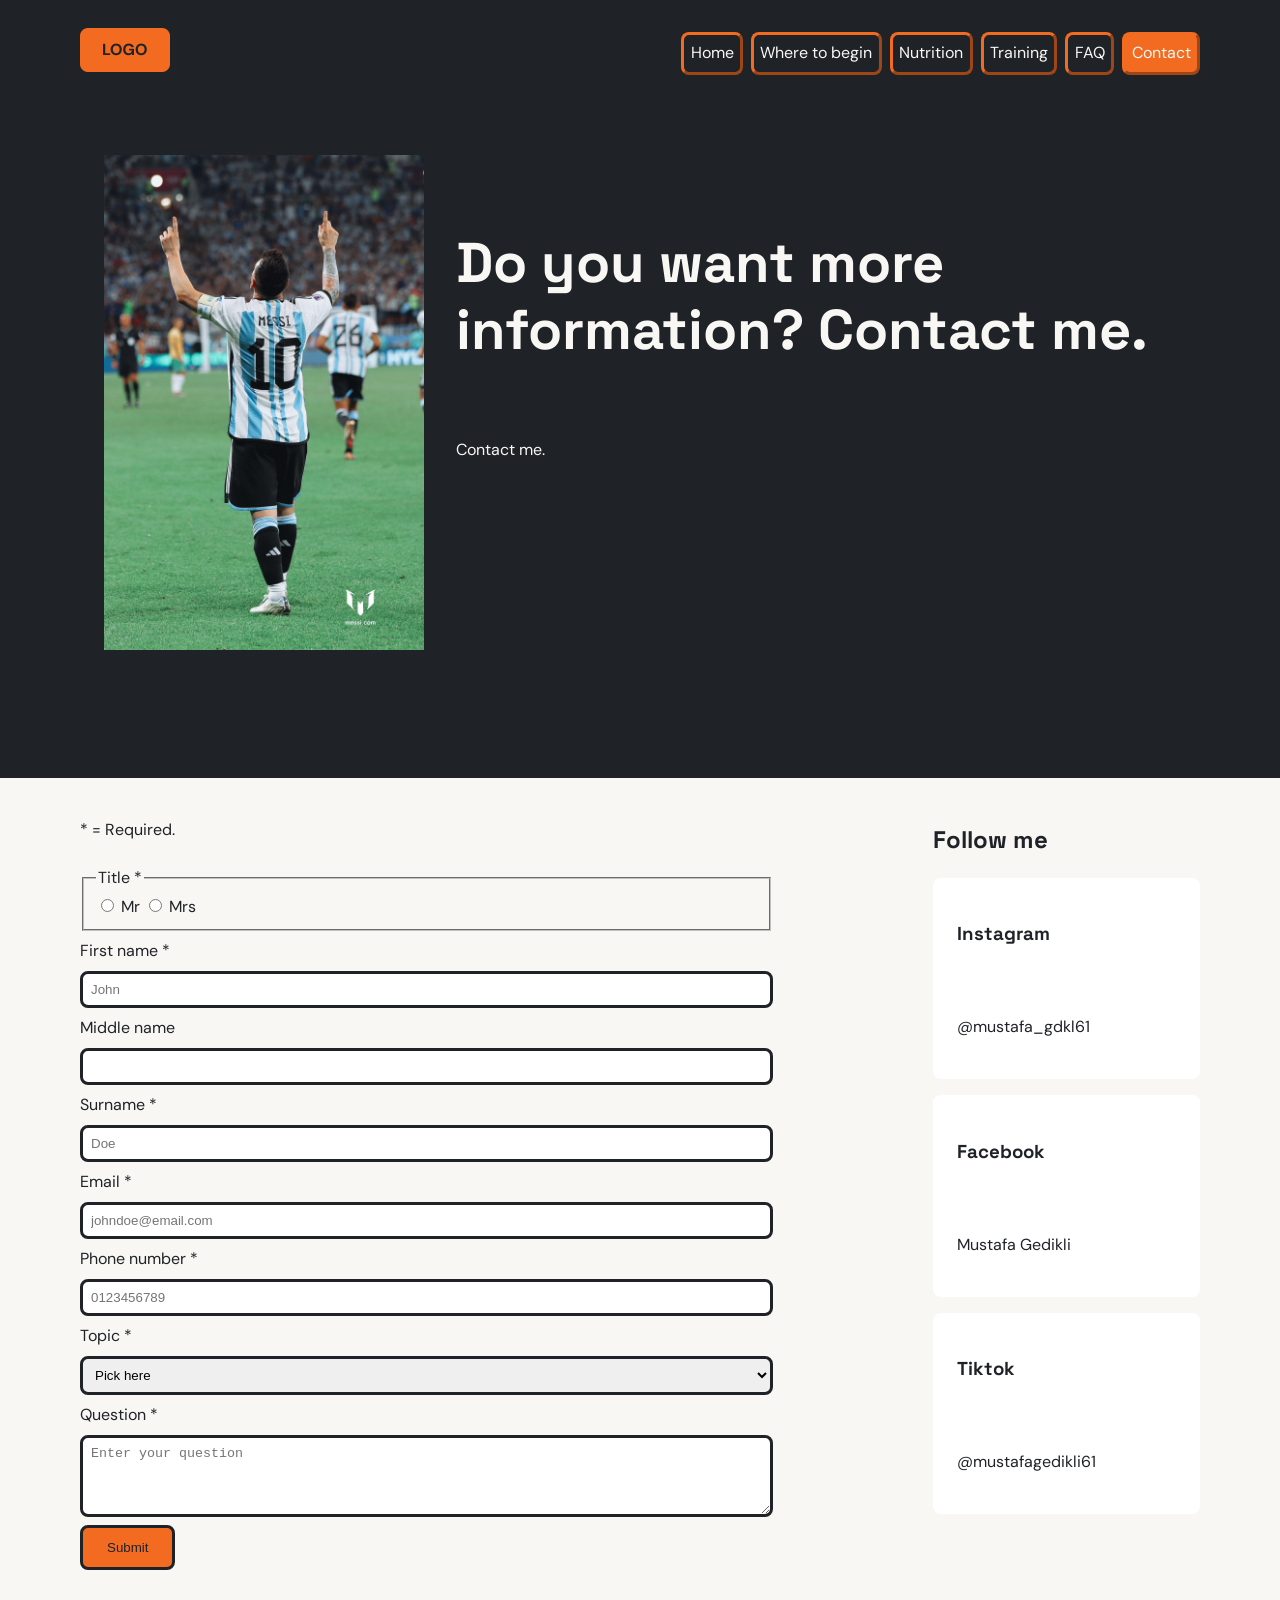
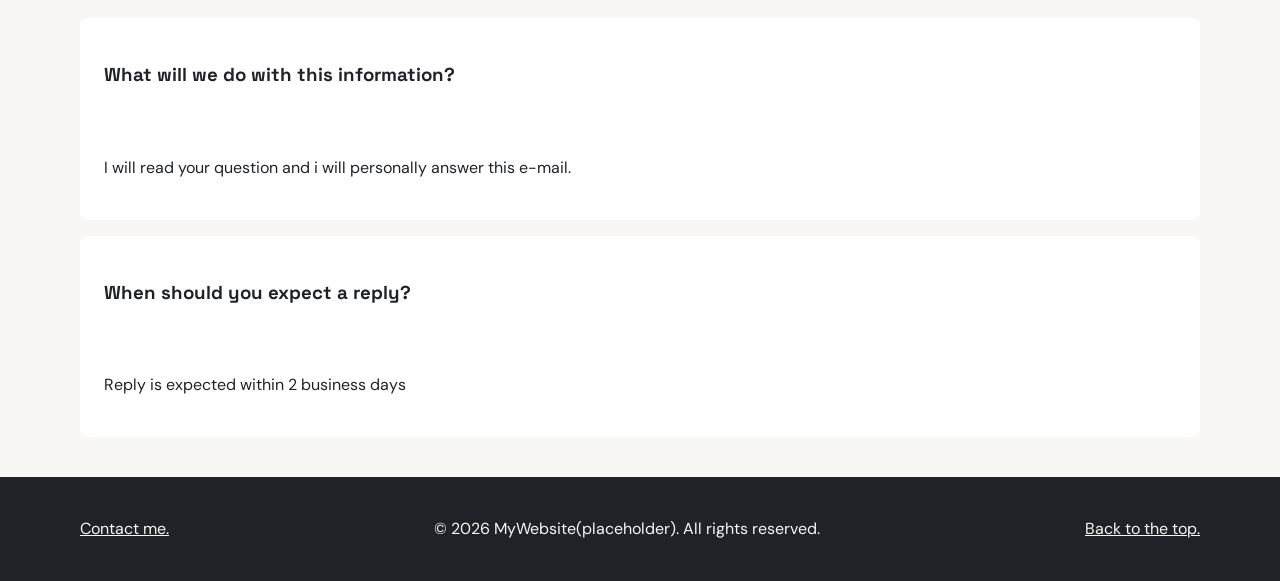
==== contact.html @ 0d950489 "sleepy" ====
<!doctype html>
<html lang="en">
<head>
    <meta charset="UTF-8" />
    <meta name="viewport" content="width=device-width, initial-scale=1.0" />
    <link rel="stylesheet" type="text/css" href="css/style.css" />
    <title>Contact me(placeholder)</title>
    <link rel="icon" type="image/png" href="img/favicon.png" />
    <meta
            name="description"
            content="This section will have contact info if you want to know more about me."
    />
    <meta name="author" content="Mustafa Gedikli" />
    <meta
            name="keywords"
            content="nutrition, training, where to begin, fitness, contact"
    />
</head>
<body>
<header id="top">
    <a href="index.html"
    ><img src="img/logo.png" alt="Logo" class="logo"
    /></a>
    <nav>
        <ul>
            <li><a href="index.html">Home</a></li>
            <li><a href="where-to-begin.html">Where to begin</a></li>
            <li><a  href="nutrition.html">Nutrition</a></li>
            <li><a href="training.html">Training</a></li>
            <li><a href="faq.html">FAQ</a></li>
            <li><a class="active" href="contact.html">Contact</a></li>
        </ul>
    </nav>
</header>
<section class="hero-detailpages">
    <article class="article-detailpages">
        <img src="img/messi.jpeg" alt="Contact Me" class="hero-img"  />
        <section>
            <h1>Do you want more information? Contact me.</h1>
            <p>
                Contact me.
            </p>
        </section>
    </article>
    </section>
<main class="contact">
    <section>
        <form>
            <p>
                * = Required.
            </p>
            <fieldset>
            <legend>Title *</legend>
                <input type="radio" id="mr" name="title"/>
                <label for="mr">Mr</label>
                <input type="radio" id="mrs" name="title"/>
                <label for="mrs">Mrs</label>
            </fieldset>
            <label for="fname">First name *</label>
                <input type="text" id="fname" name="firstname" placeholder="John"/>
            <label for="mname">Middle name</label>
            <input type="text" id="mname" name="middlename"/>
            <label for="lname">Surname *</label>
            <input type="text" id="lname" name="surname" placeholder="Doe"/>
            <label for="email">Email *</label>
            <input type="email" id="email" name="email" placeholder="johndoe@email.com"/>
            <label for="phoneno">Phone number *</label>
            <input type="tel" id="phoneno" name="phoneno" placeholder="0123456789"/>
            <label for="topic">Topic *</label>
            <select id="topic" name="Topic"> <option>Pick here</option><option>Where to begin</option> <option>Nutrition</option><option>Training</option> <option>Other</option></select>
            <label for="question">Question *</label>
            <textarea id="question" name="question" rows="4" cols="50" placeholder="Enter your question"></textarea>
             <input type="submit" value="Submit" class="submit-button" />   
            
        </form>
    </section>
<section class="social">
    <h2>Follow me</h2>
    <article>
        <h3>Instagram</h3>
        <p>@mustafa_gdkl61</p>
    </article>
    <article>
        <h3>Facebook</h3>
        <p>Mustafa Gedikli</p>
    </article>
    <article>
        <h3>Tiktok</h3>
        <p>@mustafagedikli61</p>
    </article>
    </section>
</main>
    <section class="what-i-do">
        <article>
            <h3>What will we do with this information?</h3>
            <p>I will read your question and i will personally answer this e-mail.</p>
        </article>
        <article>
            <h3>When should you expect a reply?</h3>
            <p>Reply is expected within 2 business days</p>
        </article>
    </section>
<footer>
    <a href="contact.html">Contact me.</a>
    <p>&copy; 2026 MyWebsite(placeholder). All rights reserved.</p>
    <a href="#top">Back to the top.</a>
</footer>
</body>
</html>
---- css/style.css ----
@import url("https://fonts.googleapis.com/css2?family=Space+Grotesk:wght@300..700&display=swap");
@import url("https://fonts.googleapis.com/css2?family=DM+Sans:ital,opsz,wght@0,9..40,100..1000;1,9..40,100..1000&family=Space+Grotesk:wght@300..700&display=swap");
body {
	font-family: "DM Sans", sans-serif;
	color: #1f2328;
	font-size: 1rem;
	line-height: 1.5;
	background-color: #f8f7f4;
	margin: 0;
}

header {
    background-color: #1f2328;
    padding: 1rem;
	text-align: center;
}
section {
	padding: 1.5rem;
}

article section {
	padding: 0;

}


section h2 {
	grid-column: 1/-1;
}

article {
	background-color: #ffffff;
	padding: 1.5rem;
	border-radius: 0.5rem;
	margin-bottom: 5rem;


}

article a {
	color: #1f2328;
	font-weight: 700;
}

article a:hover {
	text-decoration: underline;
	color: #c2410c;
}

img {
	max-width: 100%;
	height: auto;
}



.hero h1::before {
	content: "";
	display: block;
	width: 3.5rem;
	height: 0.4rem;
	background-color: #f26b21;
	border-radius: 0.5rem;
	margin-bottom: 0.5rem;
margin-right: auto;
	margin-left: auto;
}


.hero {
	background-color: #1f2328;
	color: #f8f7f4;
	padding-top: 5rem;
	padding-bottom: 5rem;
	text-align: center;
	background-image: linear-gradient(rgba(31,35,40,0),rgba(31,35,40,1)),url("../img/hero.jpg");
	background-repeat: no-repeat;
	background-size: cover;
	background-position: center;
}

.hero-detailpages {
	background-color: #1f2328;
	color: #f8f7f4;
}

.article-detailpages {
	background-color: #1f2328;
}
.hero-img {

	height: auto;
	width: 320px;
}

.logo {
    height: 2.75rem;

}

nav ul {
	list-style: none;
	padding: 0;
	display:grid;
	grid-template-columns: 1fr 1fr;
    gap: 0.5rem;
	text-align: center;

}

nav a {
	color: #f8f7f4;
	text-decoration: none;
	border-width: medium;
	border-style: outset;
	border-color: #f26b21;
	background-color: transparent;
	border-radius: 0.5rem;
	padding: 0.40em;
	display: block;

}

.start-button {
	background-color: #f26b21;
	color: #1f2328;
	text-decoration: none;
    padding: 0.75rem 1.5rem;
    display: inline-block;
    border-radius: 0.5rem
	
}

.start-button2 {
	background-color: #f26b21;
	color: #1f2328;
	text-decoration: none;
	padding: 0.75rem 1.5rem;
	display: inline-block;
	border-radius: 0.5rem;
	

}
.submit-button {
	background-color: #f26b21;
	color: #1f2328;
	text-decoration: none;
	padding: 0.75rem 1.5rem;
	display: inline-block;
	border-radius: 0.5rem;
	align-self: flex-start;
}
h1,
h2,
h3 {
	font-family: "Space Grotesk", sans-serif;
}

h1 {
	font-size: 2.5rem;
	line-height: 1.2;
}

footer {
	background-color: #1f2328;
	color: #f8f7f4;
	padding: 1.5rem;
}

footer a {
	color: #f8f7f4;
}

.active {
	border-width: medium;
	border-style: outset;
	border-color: #f26b21;
	background-color: #f26b21;
	border-radius: 0.5rem;
	padding: 0.40em;
}

nav ul :hover {
	color: #f26b21;
	text-decoration: underline;
}

footer a:hover {
	color: #f26b21;
	text-decoration: underline;
}

.start-button:hover {
	background-color: #ffffff;
}

.start-button:active {
	background-color:#c2410c;
	color: #ffffff;
}
.start-button2:hover {
	background-color: #ffffff;
}

.start-button2:active {
	background-color:#c2410c;
	color: #ffffff;
}

.next-button {
	display:flex;
	justify-content: space-between;
}
form {
	display: flex;
	flex-direction: column;
	gap: 0.5rem;
}
input ,
select, 
textarea {
	padding: 0.5rem;
	border-radius: 0.5rem;
	border:solid #1f2328;
}

.social > article,
.what-i-do > article {
	display: flex;
	flex-direction: column;
	margin-bottom: 1rem;
}




@media (min-width: 768px) {
	header {
		display:flex;
		justify-content: space-between;
		align-items: center;

	}
	h1 {
		font-size: 3.5rem;
	}
	.cards {
		display: grid;
		gap: 1rem;
		grid-template-columns:  1fr;
	}
	footer {
		display: flex;
		justify-content: space-between;
		align-items: center;
	}
	header , section , footer {
		padding-left : 5rem;
		padding-right: 5rem;
	}
	.nutrition {
		flex-direction:row-reverse;
	}
	article {
		display: flex;
		gap: 2rem;
	}
	nav ul {
		display: flex;
		flex-wrap: wrap;
	}
	.diet-plans {
		display: grid;
		grid-template-columns: 1fr 1fr 1fr;
		gap: 1rem;
		
		
	}
	.diet-plans > p {
		grid-column: 1/-1;
	}
	.diet-plans > article {
		display: flex;
		flex-direction: column;
	}
	.diet-plans > article > img {
		width: 100%;
		height: 12rem;
		object-fit: cover;
	}
	.contact {
		display: grid;
		grid-template-columns: 2fr 1fr;
	}
	
}
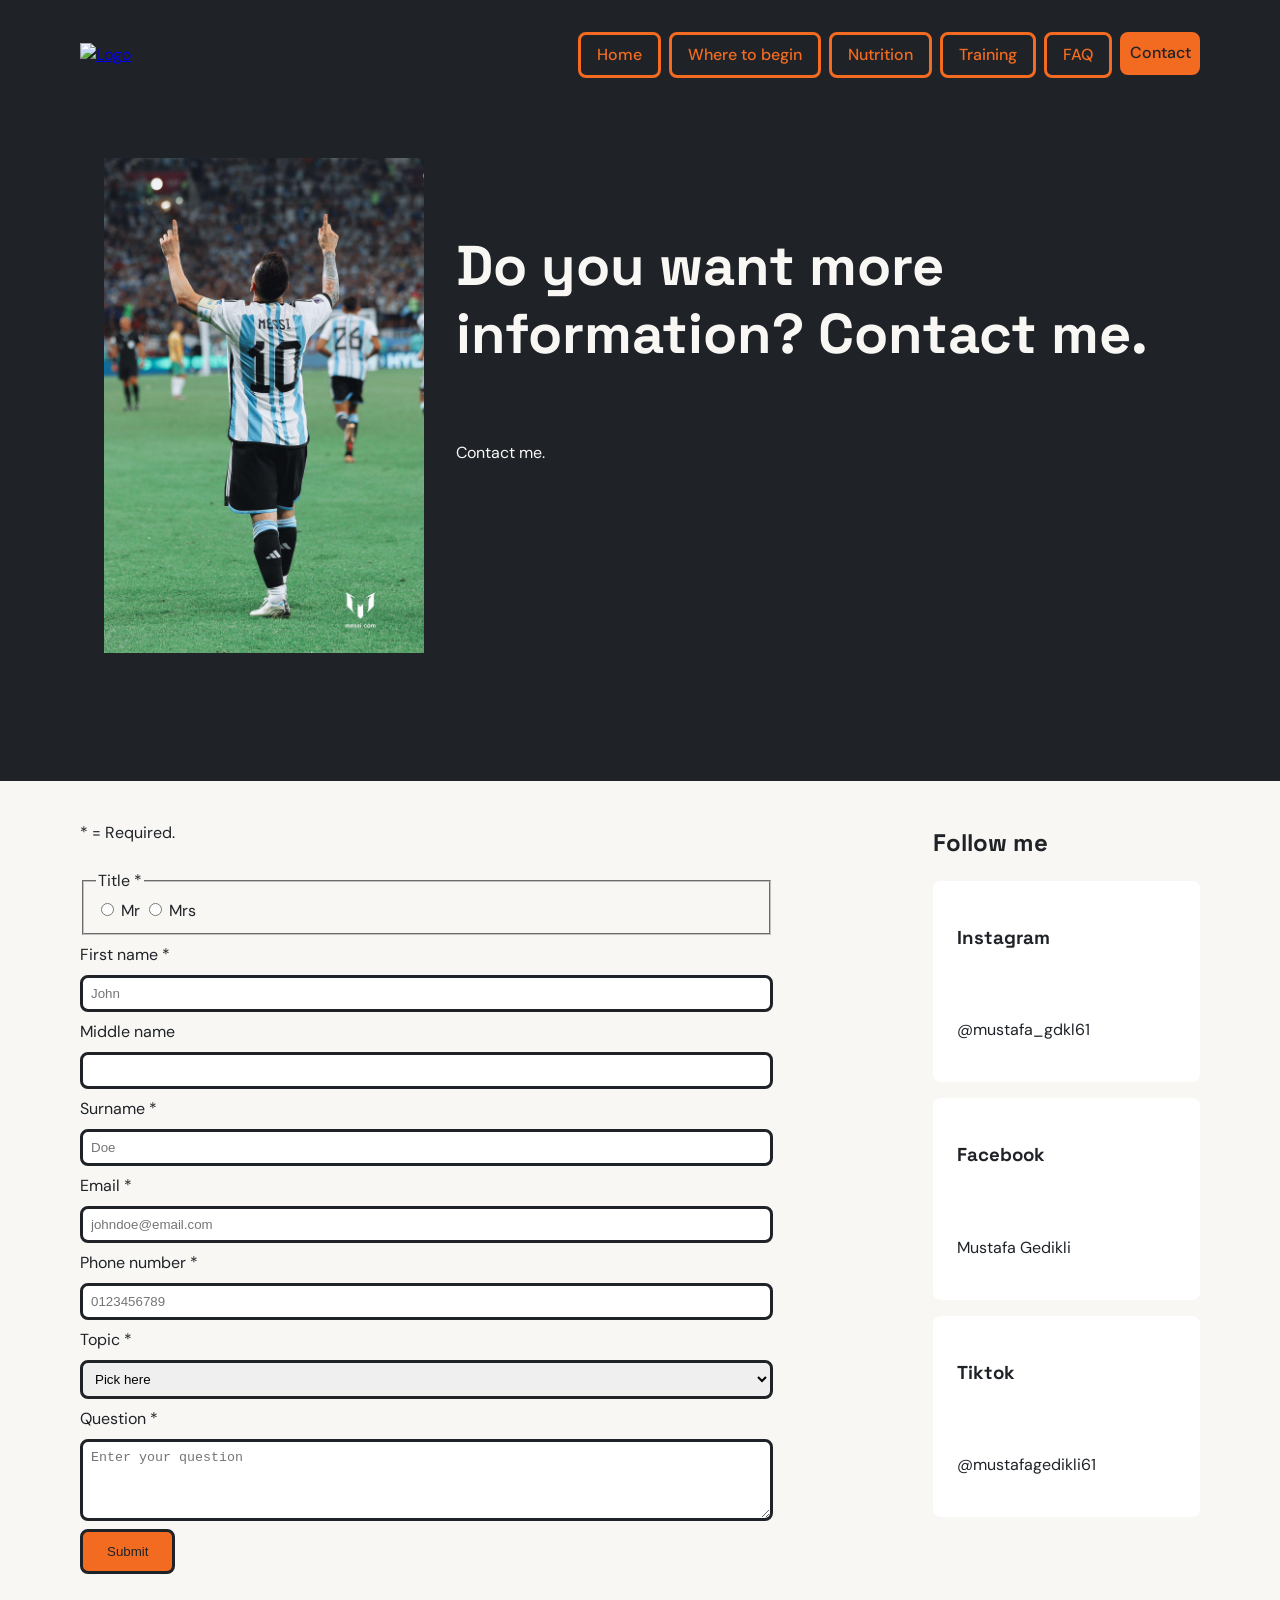
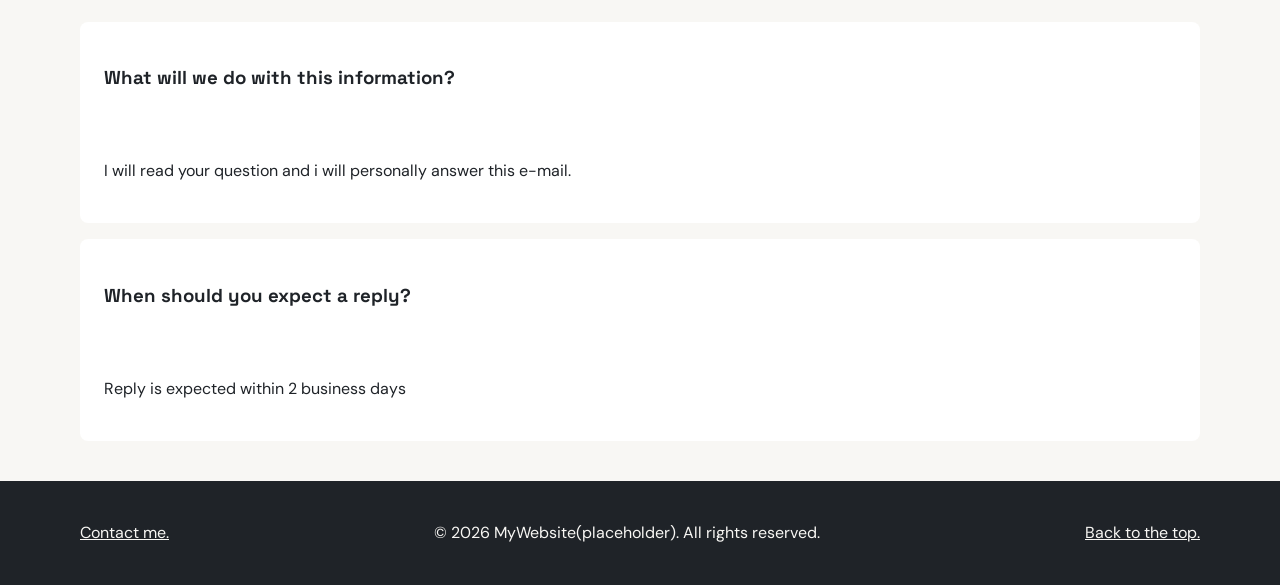
==== commit 64c0b314: "new start" ====
--- a/contact.html
+++ b/contact.html
@@ -19,7 +19,7 @@
 <body>
 <header id="top">
     <a href="index.html"
-    ><img src="img/logo.png" alt="Logo" class="logo"
+    ><img src="img/logo.svg" alt="Logo" class="logo"
     /></a>
     <nav>
         <ul>
--- a/css/style.css
+++ b/css/style.css
@@ -109,16 +109,16 @@
 }
 
 nav a {
-	color: #f8f7f4;
-	text-decoration: none;
-	border-width: medium;
-	border-style: outset;
+	color: #f26b21;
+	text-decoration: none;
+	border-width: 3px;
+	border-style: solid;
 	border-color: #f26b21;
 	background-color: transparent;
 	border-radius: 0.5rem;
-	padding: 0.40em;
+	padding: 0.5rem 1rem;
 	display: block;
-
+font-weight: 500;
 }
 
 .start-button {
@@ -172,12 +172,9 @@
 }
 
 .active {
-	border-width: medium;
-	border-style: outset;
-	border-color: #f26b21;
-	background-color: #f26b21;
-	border-radius: 0.5rem;
+	background-color: #f26b21;
 	padding: 0.40em;
+	color: #1f2328;
 }
 
 nav ul :hover {
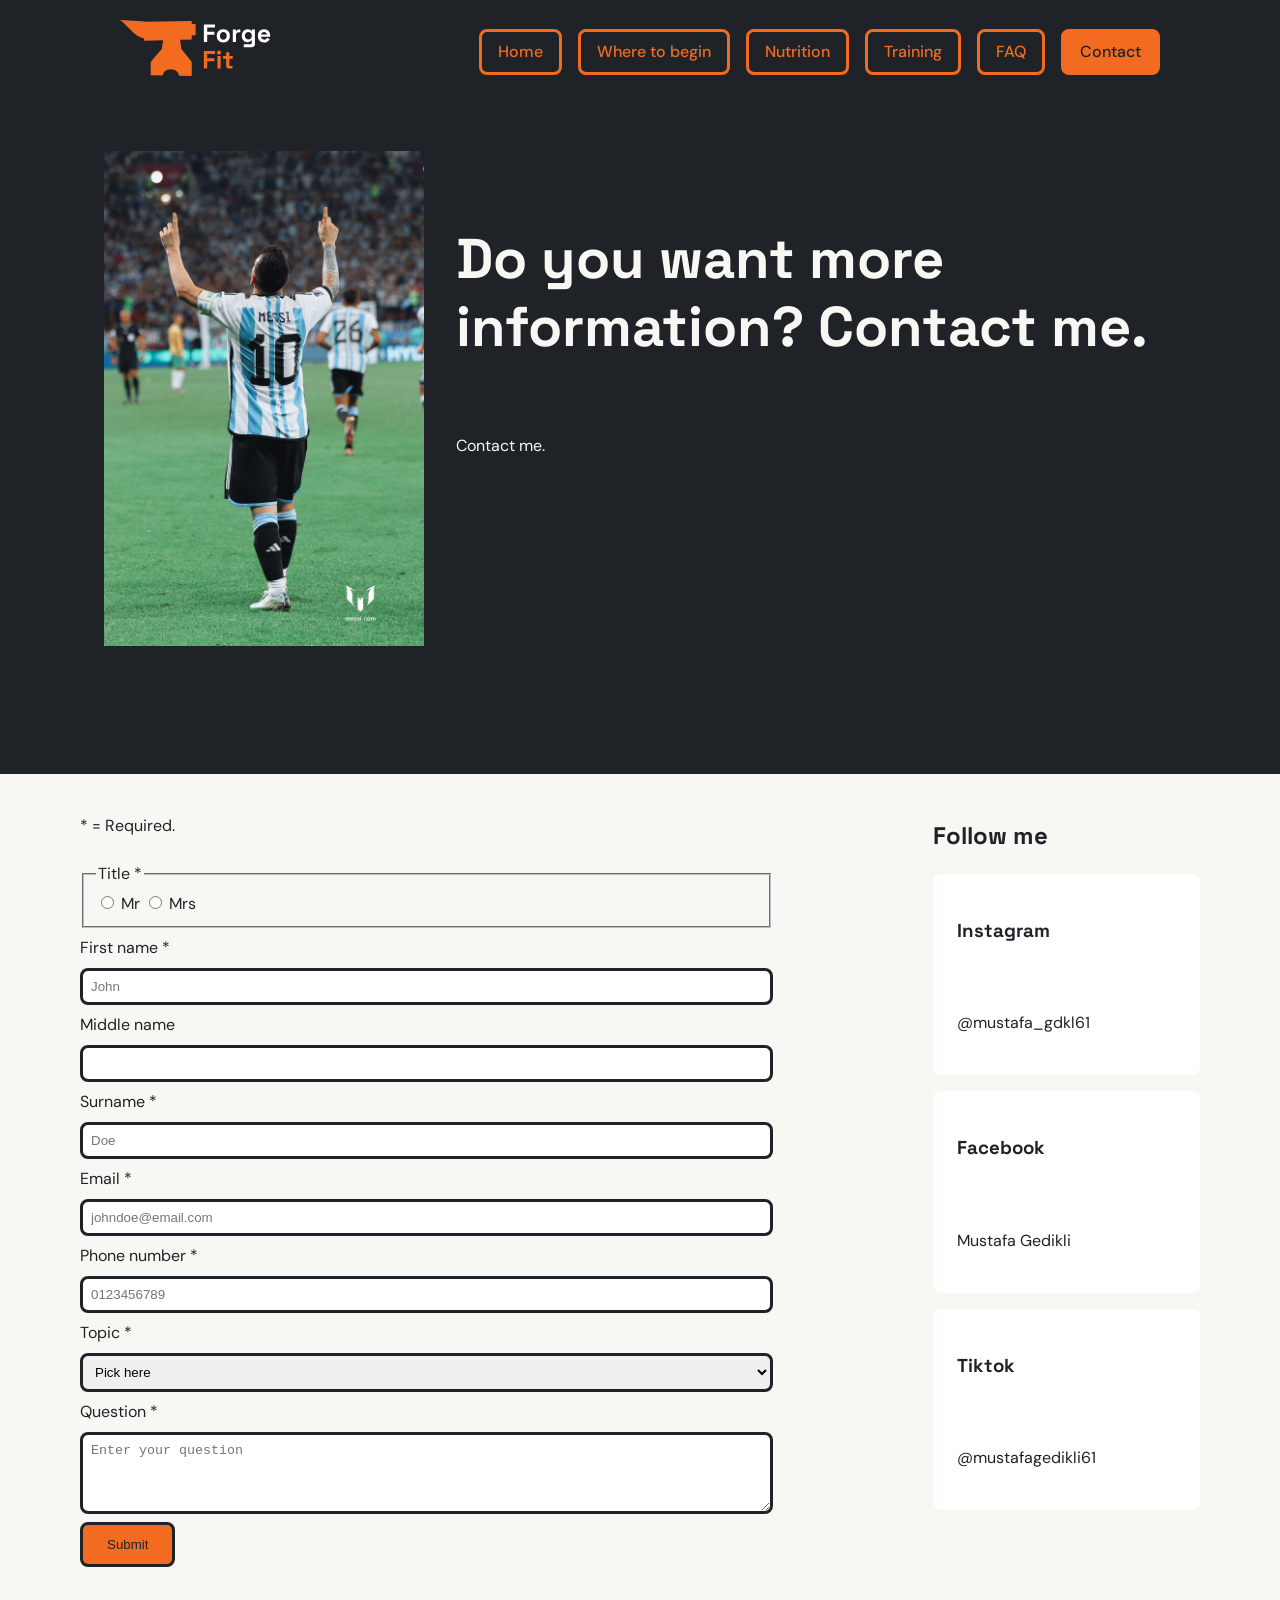
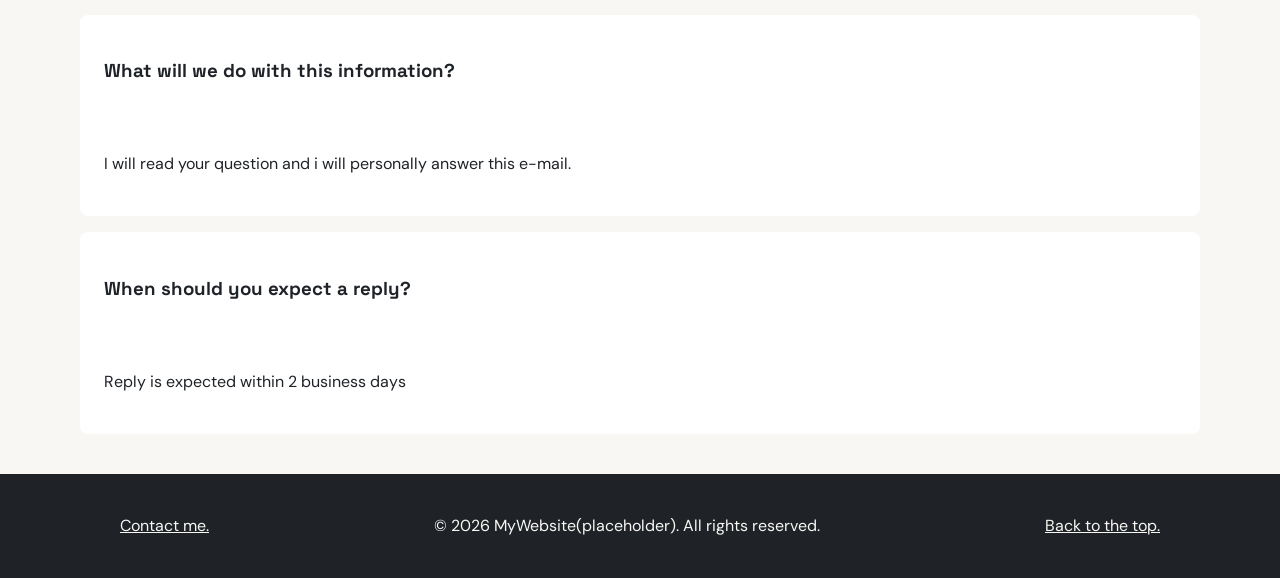
==== commit 9e1be49c: "broken" ====
--- a/contact.html
+++ b/contact.html
@@ -21,6 +21,12 @@
     <a href="index.html"
     ><img src="img/logo.svg" alt="Logo" class="logo"
     /></a>
+    <input type="checkbox" id="menu-toggle" class="menu-toggle" />
+    <label for="menu-toggle" class="menu-button" title="Open menu">
+        <span></span>
+        <span></span>
+        <span></span>
+    </label>
     <nav>
         <ul>
             <li><a href="index.html">Home</a></li>
--- a/css/style.css
+++ b/css/style.css
@@ -11,8 +11,12 @@
 
 header {
     background-color: #1f2328;
-    padding: 1rem;
-	text-align: center;
+    padding: 1.25rem;
+display: flex;
+	justify-content: space-between;
+	align-items: center;
+	flex-wrap: wrap;
+	
 }
 section {
 	padding: 1.5rem;
@@ -102,7 +106,7 @@
 	list-style: none;
 	padding: 0;
 	display:grid;
-	grid-template-columns: 1fr 1fr;
+	grid-template-columns: 1fr;
     gap: 0.5rem;
 	text-align: center;
 
@@ -119,6 +123,47 @@
 	padding: 0.5rem 1rem;
 	display: block;
 font-weight: 500;
+	transition: background-color 0.15s ease-out, color 0.15s ease-out;
+}
+
+nav {
+	max-height:0;
+	overflow: hidden;
+	opacity:0;
+	transition: background-color 0.3s ease-out, color 0.3s ease-out;
+
+}
+
+.menu-toggle:checked ~ nav
+{
+	max-height:25rem;
+	opacity: 1;
+}
+.menu-toggle {
+	display: none;
+}
+
+.menu-button {
+	width: 2.75rem;
+	height: 2.75rem;
+	border-width: 3px;
+	border-style: solid;
+	border-color: #f26b21;
+	border-radius: 0.5rem;
+	display: flex;
+	flex-direction: column;
+	justify-content: center;
+	align-items: center;
+	gap: 0.3rem;
+	cursor: pointer;
+}
+
+.menu-button span {
+	display: block;
+	width: 1.3rem;
+	height: 3px;
+	background-color: #f26b21;
+	border-radius: 2px;
 }
 
 .start-button {
@@ -127,10 +172,25 @@
 	text-decoration: none;
     padding: 0.75rem 1.5rem;
     display: inline-block;
+	text-align: center;
     border-radius: 0.5rem
 	
 }
 
+.training-button {
+	background-color: #f26b21;
+	color: #1f2328;
+	text-decoration: none;
+	padding: 0.75rem 1.5rem;
+	display:inline-block;
+	border-radius: 0.5rem;
+}
+
+.training-article {
+	display:flex;
+	justify-content:center;
+	align-items: center;
+}
 .start-button2 {
 	background-color: #f26b21;
 	color: #1f2328;
@@ -138,7 +198,7 @@
 	padding: 0.75rem 1.5rem;
 	display: inline-block;
 	border-radius: 0.5rem;
-	
+
 
 }
 .submit-button {
@@ -173,13 +233,17 @@
 
 .active {
 	background-color: #f26b21;
-	padding: 0.40em;
-	color: #1f2328;
-}
-
-nav ul :hover {
-	color: #f26b21;
-	text-decoration: underline;
+	color: #1f2328;
+}
+
+nav a:hover {
+	color: #f8f7f4;
+	text-decoration: none;
+	background-color: #f26b21;
+}
+
+nav a.active:hover {
+	color: #1f2328;
 }
 
 footer a:hover {
@@ -251,9 +315,13 @@
 		justify-content: space-between;
 		align-items: center;
 	}
-	header , section , footer {
-		padding-left : 5rem;
-		padding-right: 5rem;
+ section{
+	 padding-left : 5rem;
+	 padding-right : 5rem;
+ }
+	header , footer {
+		padding-left : 7.5rem;
+		padding-right: 7.5rem;
 	}
 	.nutrition {
 		flex-direction:row-reverse;
@@ -262,9 +330,24 @@
 		display: flex;
 		gap: 2rem;
 	}
+    nav { 
+		max-height:none;
+		overflow: visible;
+		opacity:1;
+		
+	   }	
 	nav ul {
 		display: flex;
 		flex-wrap: wrap;
+		gap: 1rem;
+		margin: 0;
+	}
+	
+	.menu-button {
+		display:none;
+	}
+	.logo {
+		height: 3.5rem;
 	}
 	.diet-plans {
 		display: grid;
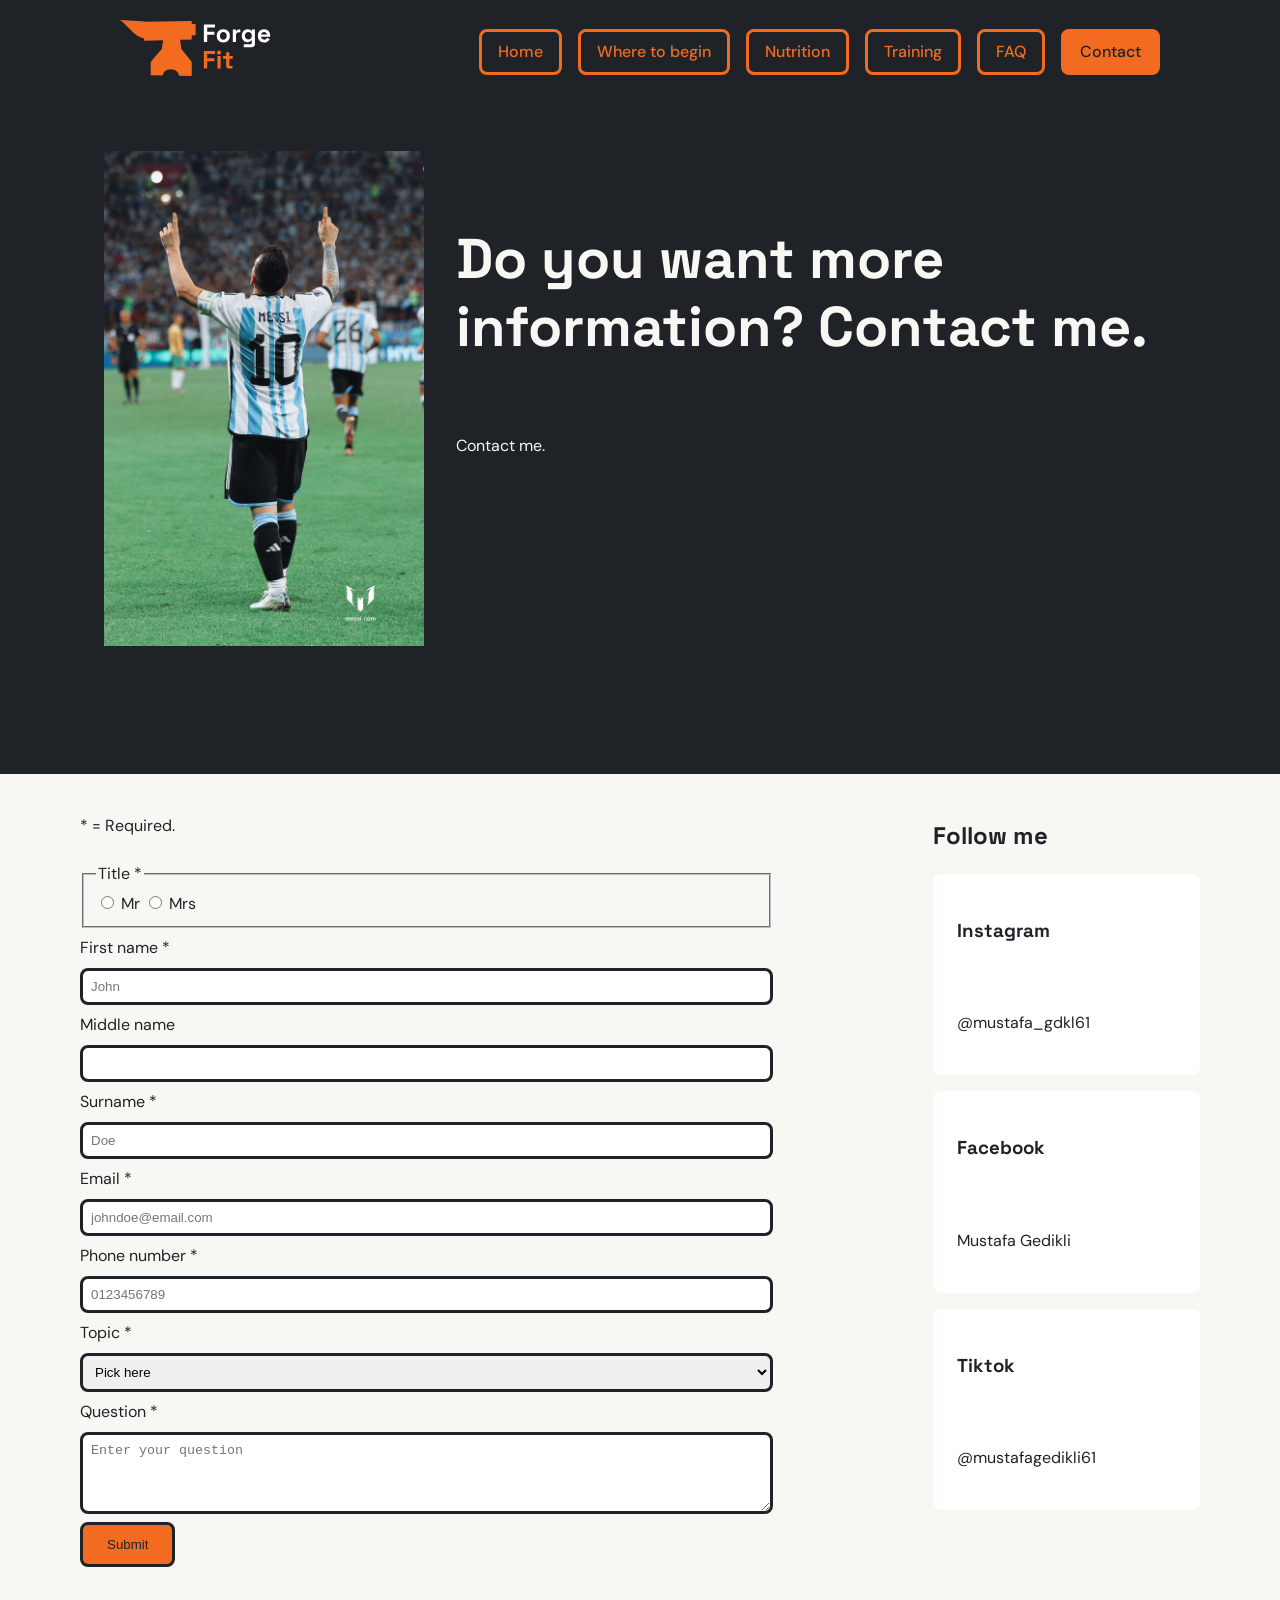
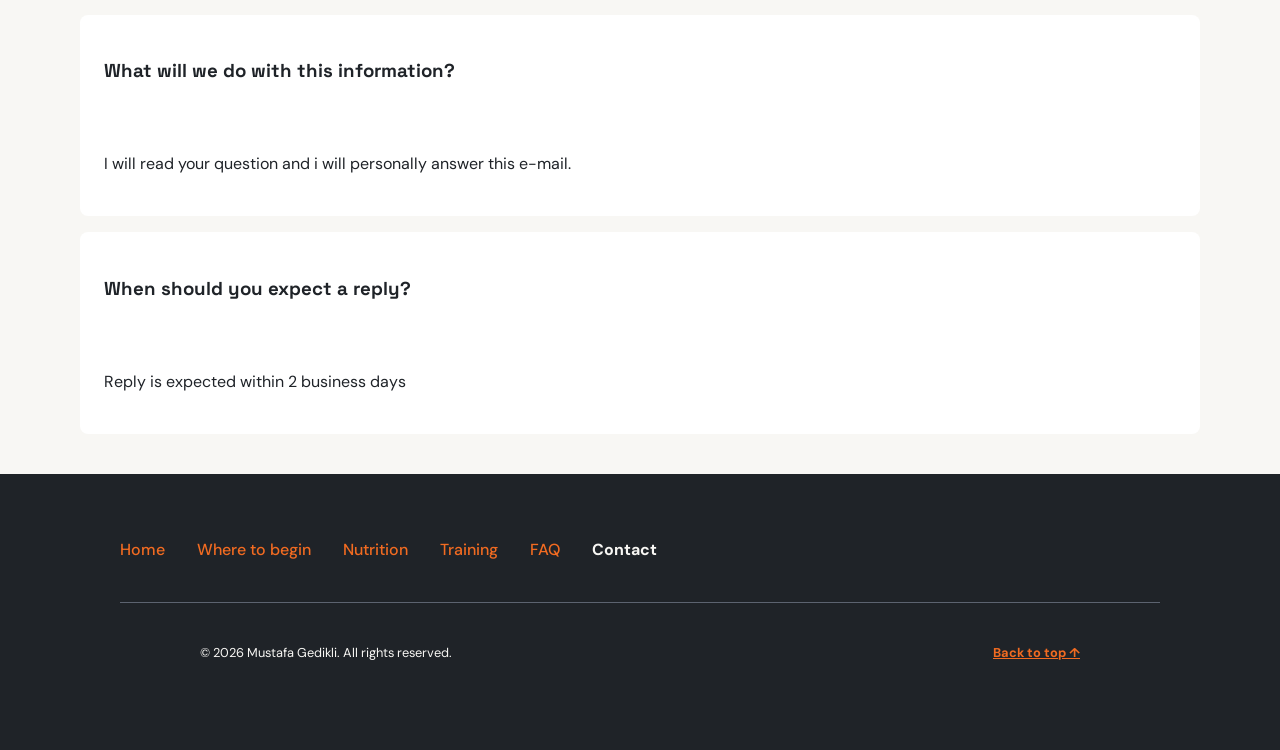
==== commit 4853f06d: "footer" ====
--- a/contact.html
+++ b/contact.html
@@ -23,9 +23,8 @@
     /></a>
     <input type="checkbox" id="menu-toggle" class="menu-toggle" />
     <label for="menu-toggle" class="menu-button" title="Open menu">
-        <span></span>
-        <span></span>
-        <span></span>
+        <img src="img/menu.svg" alt="Menu" class="menu-icon" title="OPen menu">
+        <img src="img/close.svg" alt="close" class="close-icon" title="Close menu">
     </label>
     <nav>
         <ul>
@@ -107,9 +106,18 @@
         </article>
     </section>
 <footer>
-    <a href="contact.html">Contact me.</a>
-    <p>&copy; 2026 MyWebsite(placeholder). All rights reserved.</p>
-    <a href="#top">Back to the top.</a>
+    <ul class="footer-links">
+        <li><a href="index.html">Home</a></li>
+        <li><a href="where-to-begin.html">Where to begin</a></li>
+        <li><a href="nutrition.html">Nutrition</a></li>
+        <li><a href="training.html">Training</a></li>
+        <li><a href="faq.html">FAQ</a></li>
+        <li><a class="current-footer" href="contact.html">Contact</a></li>
+    </ul>
+    <section class="footer-bottom">
+        <p>&copy; 2026 Mustafa Gedikli. All rights reserved.</p>
+        <a href="#top">Back to top &uarr;</a>
+    </section>
 </footer>
 </body>
 </html>
--- a/css/style.css
+++ b/css/style.css
@@ -83,6 +83,53 @@
 	background-position: center;
 }
 
+.footer-links {
+	list-style: none;
+	padding: 0;
+	margin: 0;
+	display:flex;
+	flex-direction: column;
+	gap:0.75rem;
+	font-size:1rem;
+	font-weight: 500;
+}
+
+.footer-links .current-footer {
+	color: #f8f7f4;
+	font-weight: 700;
+}
+
+.footer-links a {
+	color: #f26b21;
+	text-decoration: none;
+	
+}
+
+.footer-bottom {
+	display:flex;
+	flex-direction: column;
+	gap:0.75rem;
+	border-top: 1px solid #5C6370;
+	padding-top: 0.75rem;
+	margin-top: 0.75rem;
+}
+
+.footer-bottom a {
+	color: #f26b21;
+	font-size:0.8rem;
+	font-weight: 700;
+	text-decoration: underline;
+}
+
+.footer-bottom p {
+	color: #f8f7f4;
+	font-size: 0.8rem;
+	margin:0;
+}
+
+
+
+
 .hero-detailpages {
 	background-color: #1f2328;
 	color: #f8f7f4;
@@ -130,7 +177,8 @@
 	max-height:0;
 	overflow: hidden;
 	opacity:0;
-	transition: background-color 0.3s ease-out, color 0.3s ease-out;
+	transition: max-height 0.3s ease-out, opacity 0.3s ease-out;
+	width: 100%;
 
 }
 
@@ -151,19 +199,33 @@
 	border-color: #f26b21;
 	border-radius: 0.5rem;
 	display: flex;
-	flex-direction: column;
 	justify-content: center;
 	align-items: center;
-	gap: 0.3rem;
 	cursor: pointer;
-}
-
-.menu-button span {
-	display: block;
-	width: 1.3rem;
-	height: 3px;
-	background-color: #f26b21;
-	border-radius: 2px;
+	position: relative;
+}
+
+.menu-icon {
+	width:1.3rem;
+	transition: opacity 0.3s ease-out;
+}
+
+.menu-toggle:checked + .menu-button .menu-icon {
+	opacity: 0;
+}
+
+.menu-toggle:checked + .menu-button .close-icon {
+	opacity: 1;
+}
+
+.close-icon {
+	position: absolute;
+	width:1.1rem;
+	height:1.1rem;
+	inset:0;
+	margin:auto;
+	opacity:0;
+	transition: opacity 0.3s ease-out;
 }
 
 .start-button {
@@ -234,6 +296,16 @@
 .active {
 	background-color: #f26b21;
 	color: #1f2328;
+}
+
+.current-footer {
+	color: #f8f7f4;
+	font-weight:700;
+}
+
+.current-footer:hover {
+	color: #f8f7f4;
+	text-decoration: none;
 }
 
 nav a:hover {
@@ -323,6 +395,26 @@
 		padding-left : 7.5rem;
 		padding-right: 7.5rem;
 	}
+	
+	footer { 
+		padding-bottom : 4rem;
+		padding-top: 4rem;
+		display:block;
+	}
+	.footer-links {
+		display: flex;
+		flex-direction: row;
+		gap:2rem;
+	}
+	
+	.footer-bottom {
+		display:flex;
+		flex-direction: row;
+		justify-content: space-between;
+		align-items: center;
+		margin-top: 2.5rem;
+		padding-top:2.5rem;
+	}
 	.nutrition {
 		flex-direction:row-reverse;
 	}
@@ -334,6 +426,7 @@
 		max-height:none;
 		overflow: visible;
 		opacity:1;
+			width:auto;
 		
 	   }	
 	nav ul {
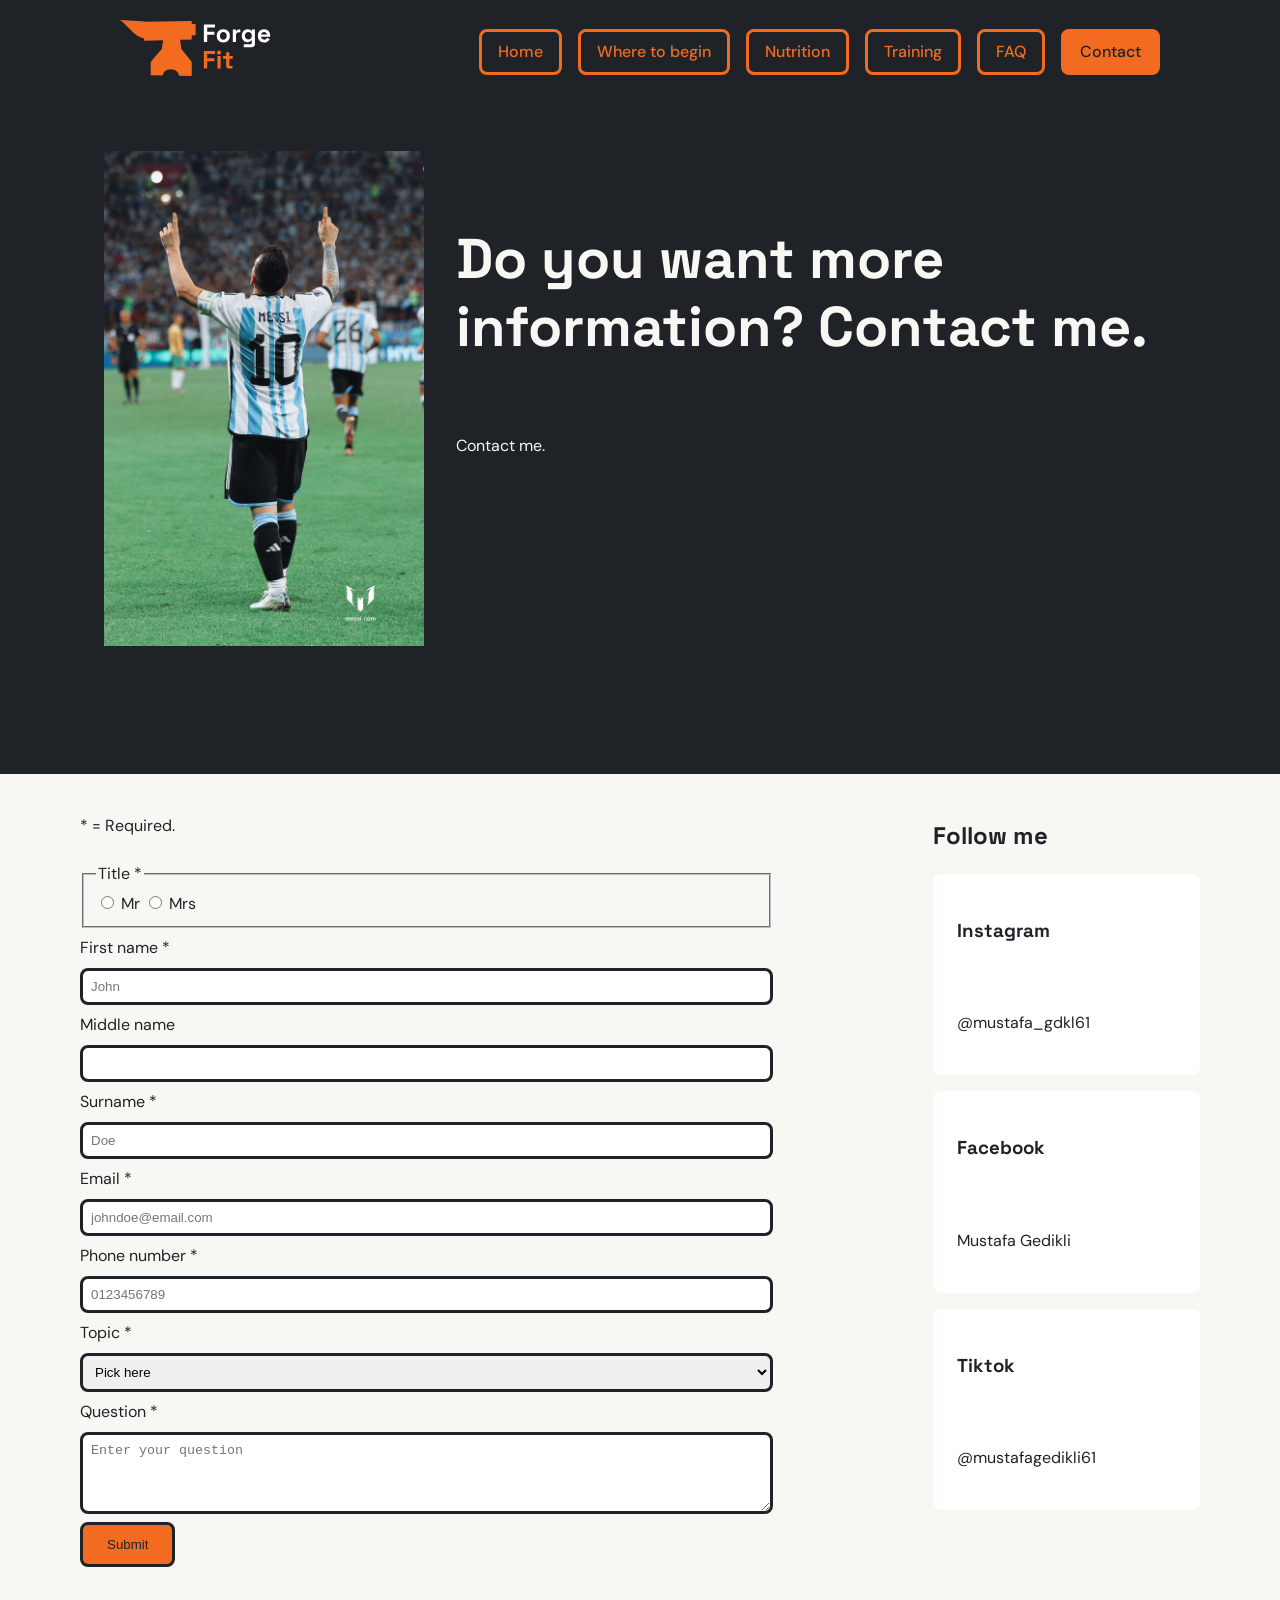
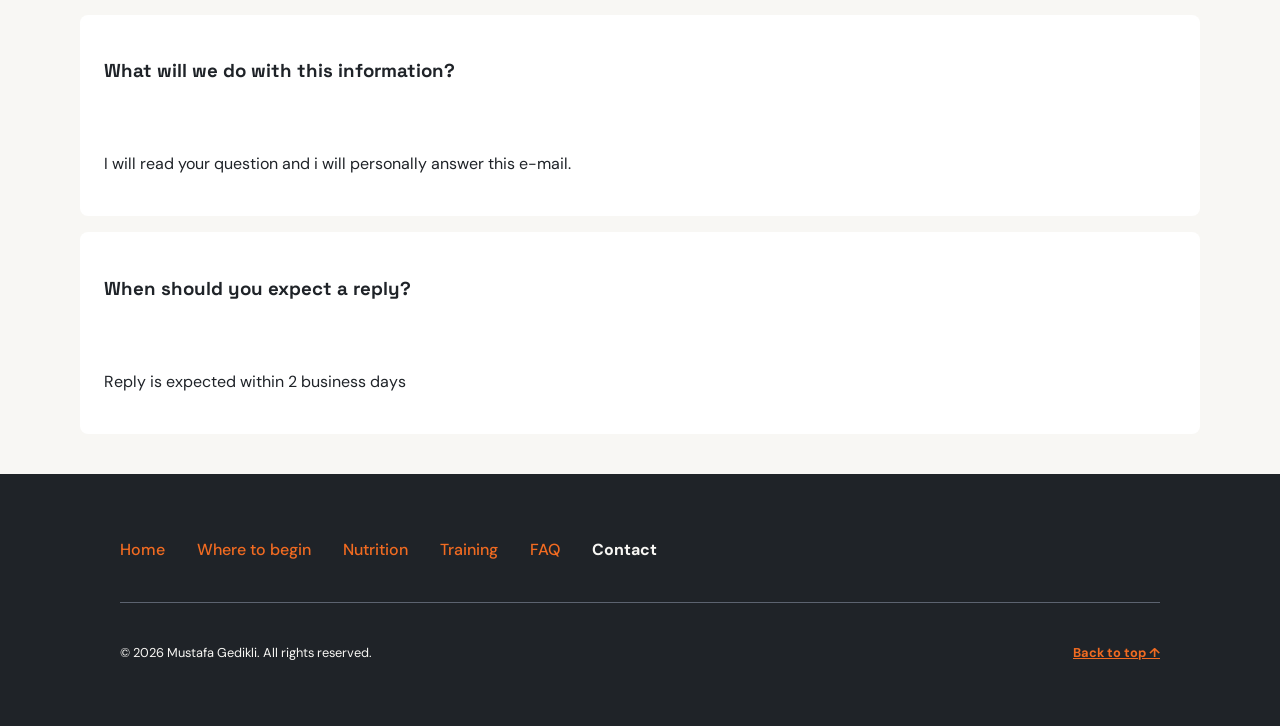
==== commit 2ad0c751: "fixes" ====
--- a/contact.html
+++ b/contact.html
@@ -1,123 +1,123 @@
 <!doctype html>
 <html lang="en">
 <head>
-    <meta charset="UTF-8" />
-    <meta name="viewport" content="width=device-width, initial-scale=1.0" />
-    <link rel="stylesheet" type="text/css" href="css/style.css" />
-    <title>Contact me(placeholder)</title>
-    <link rel="icon" type="image/png" href="img/favicon.png" />
-    <meta
-            name="description"
-            content="This section will have contact info if you want to know more about me."
-    />
-    <meta name="author" content="Mustafa Gedikli" />
-    <meta
-            name="keywords"
-            content="nutrition, training, where to begin, fitness, contact"
-    />
+	<meta charset="UTF-8" />
+	<meta name="viewport" content="width=device-width, initial-scale=1.0" />
+	<link rel="stylesheet" type="text/css" href="css/style.css" />
+	<title>Contact me(placeholder)</title>
+	<link rel="icon" type="image/png" href="img/favicon.png" />
+	<meta
+			name="description"
+			content="This section will have contact info if you want to know more about me."
+	/>
+	<meta name="author" content="Mustafa Gedikli" />
+	<meta
+			name="keywords"
+			content="nutrition, training, where to begin, fitness, contact"
+	/>
 </head>
 <body>
 <header id="top">
-    <a href="index.html"
-    ><img src="img/logo.svg" alt="Logo" class="logo"
-    /></a>
-    <input type="checkbox" id="menu-toggle" class="menu-toggle" />
-    <label for="menu-toggle" class="menu-button" title="Open menu">
-        <img src="img/menu.svg" alt="Menu" class="menu-icon" title="OPen menu">
-        <img src="img/close.svg" alt="close" class="close-icon" title="Close menu">
-    </label>
-    <nav>
-        <ul>
-            <li><a href="index.html">Home</a></li>
-            <li><a href="where-to-begin.html">Where to begin</a></li>
-            <li><a  href="nutrition.html">Nutrition</a></li>
-            <li><a href="training.html">Training</a></li>
-            <li><a href="faq.html">FAQ</a></li>
-            <li><a class="active" href="contact.html">Contact</a></li>
-        </ul>
-    </nav>
+	<a href="index.html"
+	><img src="img/logo.svg" alt="Logo" class="logo"
+	/></a>
+	<input type="checkbox" id="menu-toggle" class="menu-toggle" />
+	<label for="menu-toggle" class="menu-button" title="Open menu">
+		<img src="img/menu.svg" alt="Menu" class="menu-icon" title="OPen menu">
+		<img src="img/close.svg" alt="close" class="close-icon" title="Close menu">
+	</label>
+	<nav>
+		<ul>
+			<li><a href="index.html">Home</a></li>
+			<li><a href="where-to-begin.html">Where to begin</a></li>
+			<li><a  href="nutrition.html">Nutrition</a></li>
+			<li><a href="training.html">Training</a></li>
+			<li><a href="faq.html">FAQ</a></li>
+			<li><a class="active" href="contact.html">Contact</a></li>
+		</ul>
+	</nav>
 </header>
 <section class="hero-detailpages">
-    <article class="article-detailpages">
-        <img src="img/messi.jpeg" alt="Contact Me" class="hero-img"  />
-        <section>
-            <h1>Do you want more information? Contact me.</h1>
-            <p>
-                Contact me.
-            </p>
-        </section>
-    </article>
-    </section>
+	<article class="article-detailpages">
+		<img src="img/messi.jpeg" alt="Contact Me" class="hero-img"  />
+		<section>
+			<h1>Do you want more information? Contact me.</h1>
+			<p>
+				Contact me.
+			</p>
+		</section>
+	</article>
+	</section>
 <main class="contact">
-    <section>
-        <form>
-            <p>
-                * = Required.
-            </p>
-            <fieldset>
-            <legend>Title *</legend>
-                <input type="radio" id="mr" name="title"/>
-                <label for="mr">Mr</label>
-                <input type="radio" id="mrs" name="title"/>
-                <label for="mrs">Mrs</label>
-            </fieldset>
-            <label for="fname">First name *</label>
-                <input type="text" id="fname" name="firstname" placeholder="John"/>
-            <label for="mname">Middle name</label>
-            <input type="text" id="mname" name="middlename"/>
-            <label for="lname">Surname *</label>
-            <input type="text" id="lname" name="surname" placeholder="Doe"/>
-            <label for="email">Email *</label>
-            <input type="email" id="email" name="email" placeholder="johndoe@email.com"/>
-            <label for="phoneno">Phone number *</label>
-            <input type="tel" id="phoneno" name="phoneno" placeholder="0123456789"/>
-            <label for="topic">Topic *</label>
-            <select id="topic" name="Topic"> <option>Pick here</option><option>Where to begin</option> <option>Nutrition</option><option>Training</option> <option>Other</option></select>
-            <label for="question">Question *</label>
-            <textarea id="question" name="question" rows="4" cols="50" placeholder="Enter your question"></textarea>
-             <input type="submit" value="Submit" class="submit-button" />   
-            
-        </form>
-    </section>
+	<section>
+		<form>
+			<p>
+				* = Required.
+			</p>
+			<fieldset>
+			<legend>Title *</legend>
+				<input type="radio" id="mr" name="title"/>
+				<label for="mr">Mr</label>
+				<input type="radio" id="mrs" name="title"/>
+				<label for="mrs">Mrs</label>
+			</fieldset>
+			<label for="fname">First name *</label>
+				<input type="text" id="fname" name="firstname" placeholder="John"/>
+			<label for="mname">Middle name</label>
+			<input type="text" id="mname" name="middlename"/>
+			<label for="lname">Surname *</label>
+			<input type="text" id="lname" name="surname" placeholder="Doe"/>
+			<label for="email">Email *</label>
+			<input type="email" id="email" name="email" placeholder="johndoe@email.com"/>
+			<label for="phoneno">Phone number *</label>
+			<input type="tel" id="phoneno" name="phoneno" placeholder="0123456789"/>
+			<label for="topic">Topic *</label>
+			<select id="topic" name="Topic"> <option>Pick here</option><option>Where to begin</option> <option>Nutrition</option><option>Training</option> <option>Other</option></select>
+			<label for="question">Question *</label>
+			<textarea id="question" name="question" rows="4" cols="50" placeholder="Enter your question"></textarea>
+			<input type="submit" value="Submit" class="submit-button" />   
+			
+		</form>
+	</section>
 <section class="social">
-    <h2>Follow me</h2>
-    <article>
-        <h3>Instagram</h3>
-        <p>@mustafa_gdkl61</p>
-    </article>
-    <article>
-        <h3>Facebook</h3>
-        <p>Mustafa Gedikli</p>
-    </article>
-    <article>
-        <h3>Tiktok</h3>
-        <p>@mustafagedikli61</p>
-    </article>
-    </section>
+	<h2>Follow me</h2>
+	<article>
+		<h3>Instagram</h3>
+		<p>@mustafa_gdkl61</p>
+	</article>
+	<article>
+		<h3>Facebook</h3>
+		<p>Mustafa Gedikli</p>
+	</article>
+	<article>
+		<h3>Tiktok</h3>
+		<p>@mustafagedikli61</p>
+	</article>
+	</section>
 </main>
-    <section class="what-i-do">
-        <article>
-            <h3>What will we do with this information?</h3>
-            <p>I will read your question and i will personally answer this e-mail.</p>
-        </article>
-        <article>
-            <h3>When should you expect a reply?</h3>
-            <p>Reply is expected within 2 business days</p>
-        </article>
-    </section>
+	<section class="what-i-do">
+		<article>
+			<h3>What will we do with this information?</h3>
+			<p>I will read your question and i will personally answer this e-mail.</p>
+		</article>
+		<article>
+			<h3>When should you expect a reply?</h3>
+			<p>Reply is expected within 2 business days</p>
+		</article>
+	</section>
 <footer>
-    <ul class="footer-links">
-        <li><a href="index.html">Home</a></li>
-        <li><a href="where-to-begin.html">Where to begin</a></li>
-        <li><a href="nutrition.html">Nutrition</a></li>
-        <li><a href="training.html">Training</a></li>
-        <li><a href="faq.html">FAQ</a></li>
-        <li><a class="current-footer" href="contact.html">Contact</a></li>
-    </ul>
-    <section class="footer-bottom">
-        <p>&copy; 2026 Mustafa Gedikli. All rights reserved.</p>
-        <a href="#top">Back to top &uarr;</a>
-    </section>
+	<ul class="footer-links">
+		<li><a href="index.html">Home</a></li>
+		<li><a href="where-to-begin.html">Where to begin</a></li>
+		<li><a href="nutrition.html">Nutrition</a></li>
+		<li><a href="training.html">Training</a></li>
+		<li><a href="faq.html">FAQ</a></li>
+		<li><a class="current-footer" href="contact.html">Contact</a></li>
+	</ul>
+	<section class="footer-bottom">
+		<p>&copy; 2026 Mustafa Gedikli. All rights reserved.</p>
+		<a href="#top">Back to top &uarr;</a>
+	</section>
 </footer>
 </body>
 </html>
--- a/css/style.css
+++ b/css/style.css
@@ -1,5 +1,7 @@
 @import url("https://fonts.googleapis.com/css2?family=Space+Grotesk:wght@300..700&display=swap");
 @import url("https://fonts.googleapis.com/css2?family=DM+Sans:ital,opsz,wght@0,9..40,100..1000;1,9..40,100..1000&family=Space+Grotesk:wght@300..700&display=swap");
+
+
 body {
 	font-family: "DM Sans", sans-serif;
 	color: #1f2328;
@@ -10,8 +12,8 @@
 }
 
 header {
-    background-color: #1f2328;
-    padding: 1.25rem;
+	background-color: #1f2328;
+	padding: 1.25rem;
 display: flex;
 	justify-content: space-between;
 	align-items: center;
@@ -39,6 +41,21 @@
 	margin-bottom: 5rem;
 
 
+}
+.cards > article > img {
+	width: 100%;
+	height: auto;
+	aspect-ratio: 3 / 2;
+	object-fit: cover;
+}
+
+.cards > article {
+	margin-bottom:0;
+}
+
+.cards {
+	display: grid;
+	gap: 1rem;
 }
 
 article a {
@@ -82,6 +99,158 @@
 	background-size: cover;
 	background-position: center;
 }
+
+.day-picker, .faq-picker {
+	text-align: center;
+}
+
+.day-picker ul {
+	display: flex;
+	justify-content: center;
+	gap:1rem;
+	flex-wrap:wrap;
+	list-style:none;
+	padding: 0;
+	margin: 0;
+}
+
+.faq-picker ul {
+	display: flex;
+	gap: 1rem;
+	flex-wrap: wrap;
+	list-style: none;
+	padding: 0;
+	margin: 0;
+	
+}
+.day-picker a, .faq-picker a{
+	color:#C2410C;
+	text-decoration: none;
+	font-weight: 500;
+	border-width:3px;
+	border-style:solid;
+	border-color:#C2410C;
+	border-radius: 0.5rem;
+	padding: 0.5rem 2rem;
+	display:block;
+	transition: background-color 0.15s ease-out, color 0.15s ease-out;
+}
+
+.day-picker a:hover, .faq-picker a:hover {
+	background-color: #f26b21;
+	color: #1f2328;
+	
+}
+
+.day-picker a:active, .faq-picker a:active {
+	background-color:#c2410c;
+	color: #ffffff;
+}
+
+.faq-selection {
+	background-color: #ffffff;
+	border-radius: 0.5rem;
+	border-color: #5C6370;
+	border-width:1px;
+	border-style: solid;
+	margin-bottom:0.5rem;
+	padding:1rem;
+}
+
+.faq-selection summary {
+	cursor:pointer;
+	font-weight: 600;
+	list-style:none;
+	display:flex;
+	justify-content: space-between;
+	align-items: center;
+	
+}
+
+.faq-selection summary::after {
+	content: "↓";
+	color: #1F2328;
+	font-weight: 500;
+	transition:  transform 0.15s ease-out;
+}
+
+.faq-selection[open] summary::after {
+	transform:rotate(180deg);
+}
+
+@keyframes faqdown {
+	from { opacity: 0; transform: translateY(-0.5rem); }
+	to { opacity: 1; transform: translateY(0); }
+}
+
+.faq-selection[open] p {
+	animation: faqdown .3s ease-out;
+}
+
+.faq-selection::details-content {
+	height:0;
+	overflow:clip;
+	transition: height 0.15s ease-out, content-visibility 0.15s ease-out;
+}
+
+.faq-selection summary::-webkit-details-marker  {
+	display:none;
+}
+
+.faq-selection p {
+	margin-top: 0.5rem;
+}
+
+.faq-selection[open]::details-content {
+	height:auto;
+}
+
+.exercise-grid {
+	list-style:none;
+	padding: 0;
+	margin: 0;
+	display:grid;
+	gap:1rem;
+	grid-template-columns: 1fr 1fr;
+}
+
+.faq-cta {
+	text-align:center;
+}
+
+.exercise-grid img {
+	width: 100%;
+	height: 7rem;
+	object-fit: cover;
+	display: block;
+	border-radius: 0.5rem;
+}
+
+.exercise-grid h3 , .exercise-grid h4 { 
+	font-size: 1rem;
+	
+}
+
+.exercise-grid > li > figure {
+	margin: 0;
+}
+
+.exercise-grid > li {
+	background-color: #ffffff;
+	padding:1rem;
+	border-radius: 0.5rem;
+}
+.exercise-grid p {
+	font-size: 0.75rem;
+	color: #5C6370;
+	margin: 0;
+}
+
+
+
+
+
+
 
 .footer-links {
 	list-style: none;
@@ -112,7 +281,11 @@
 	border-top: 1px solid #5C6370;
 	padding-top: 0.75rem;
 	margin-top: 0.75rem;
-}
+	padding-bottom: 0;
+	padding-left: 0;
+	padding-right: 0;
+}
+
 
 .footer-bottom a {
 	color: #f26b21;
@@ -145,7 +318,7 @@
 }
 
 .logo {
-    height: 2.75rem;
+	height: 2.75rem;
 
 }
 
@@ -154,7 +327,7 @@
 	padding: 0;
 	display:grid;
 	grid-template-columns: 1fr;
-    gap: 0.5rem;
+	gap: 0.5rem;
 	text-align: center;
 
 }
@@ -232,10 +405,10 @@
 	background-color: #f26b21;
 	color: #1f2328;
 	text-decoration: none;
-    padding: 0.75rem 1.5rem;
-    display: inline-block;
+	padding: 0.75rem 1.5rem;
+	display: inline-block;
 	text-align: center;
-    border-radius: 0.5rem
+	border-radius: 0.5rem
 	
 }
 
@@ -274,7 +447,8 @@
 }
 h1,
 h2,
-h3 {
+h3,
+h4 {
 	font-family: "Space Grotesk", sans-serif;
 }
 
@@ -342,7 +516,9 @@
 
 .next-button {
 	display:flex;
-	justify-content: space-between;
+	justify-content: center;
+	gap:1rem;
+	
 }
 form {
 	display: flex;
@@ -382,15 +558,23 @@
 		gap: 1rem;
 		grid-template-columns:  1fr;
 	}
+	.cards > article > img {
+		width: 40%;
+		flex: 0 0 40%;
+	}
+	
+	.cards > article {
+	align-items:center;
+	}
 	footer {
 		display: flex;
 		justify-content: space-between;
 		align-items: center;
 	}
- section{
-	 padding-left : 5rem;
-	 padding-right : 5rem;
- }
+	section{
+		padding-left : 5rem;
+		padding-right : 5rem;
+	}
 	header , footer {
 		padding-left : 7.5rem;
 		padding-right: 7.5rem;
@@ -414,7 +598,20 @@
 		align-items: center;
 		margin-top: 2.5rem;
 		padding-top:2.5rem;
-	}
+		padding-bottom: 0;
+		padding-left: 0;
+		padding-right: 0;
+	}
+	
+	.exercise-grid {
+		display: grid;
+		grid-template-columns: 1fr 1fr 1fr 1fr;
+	}
+	#upper-lower .exercise-grid {
+		display: grid;
+		grid-template-columns: 1fr 1fr 1fr;
+	}
+	
 	.nutrition {
 		flex-direction:row-reverse;
 	}
@@ -422,13 +619,13 @@
 		display: flex;
 		gap: 2rem;
 	}
-    nav { 
+	nav { 
 		max-height:none;
 		overflow: visible;
 		opacity:1;
 			width:auto;
 		
-	   }	
+	}	
 	nav ul {
 		display: flex;
 		flex-wrap: wrap;
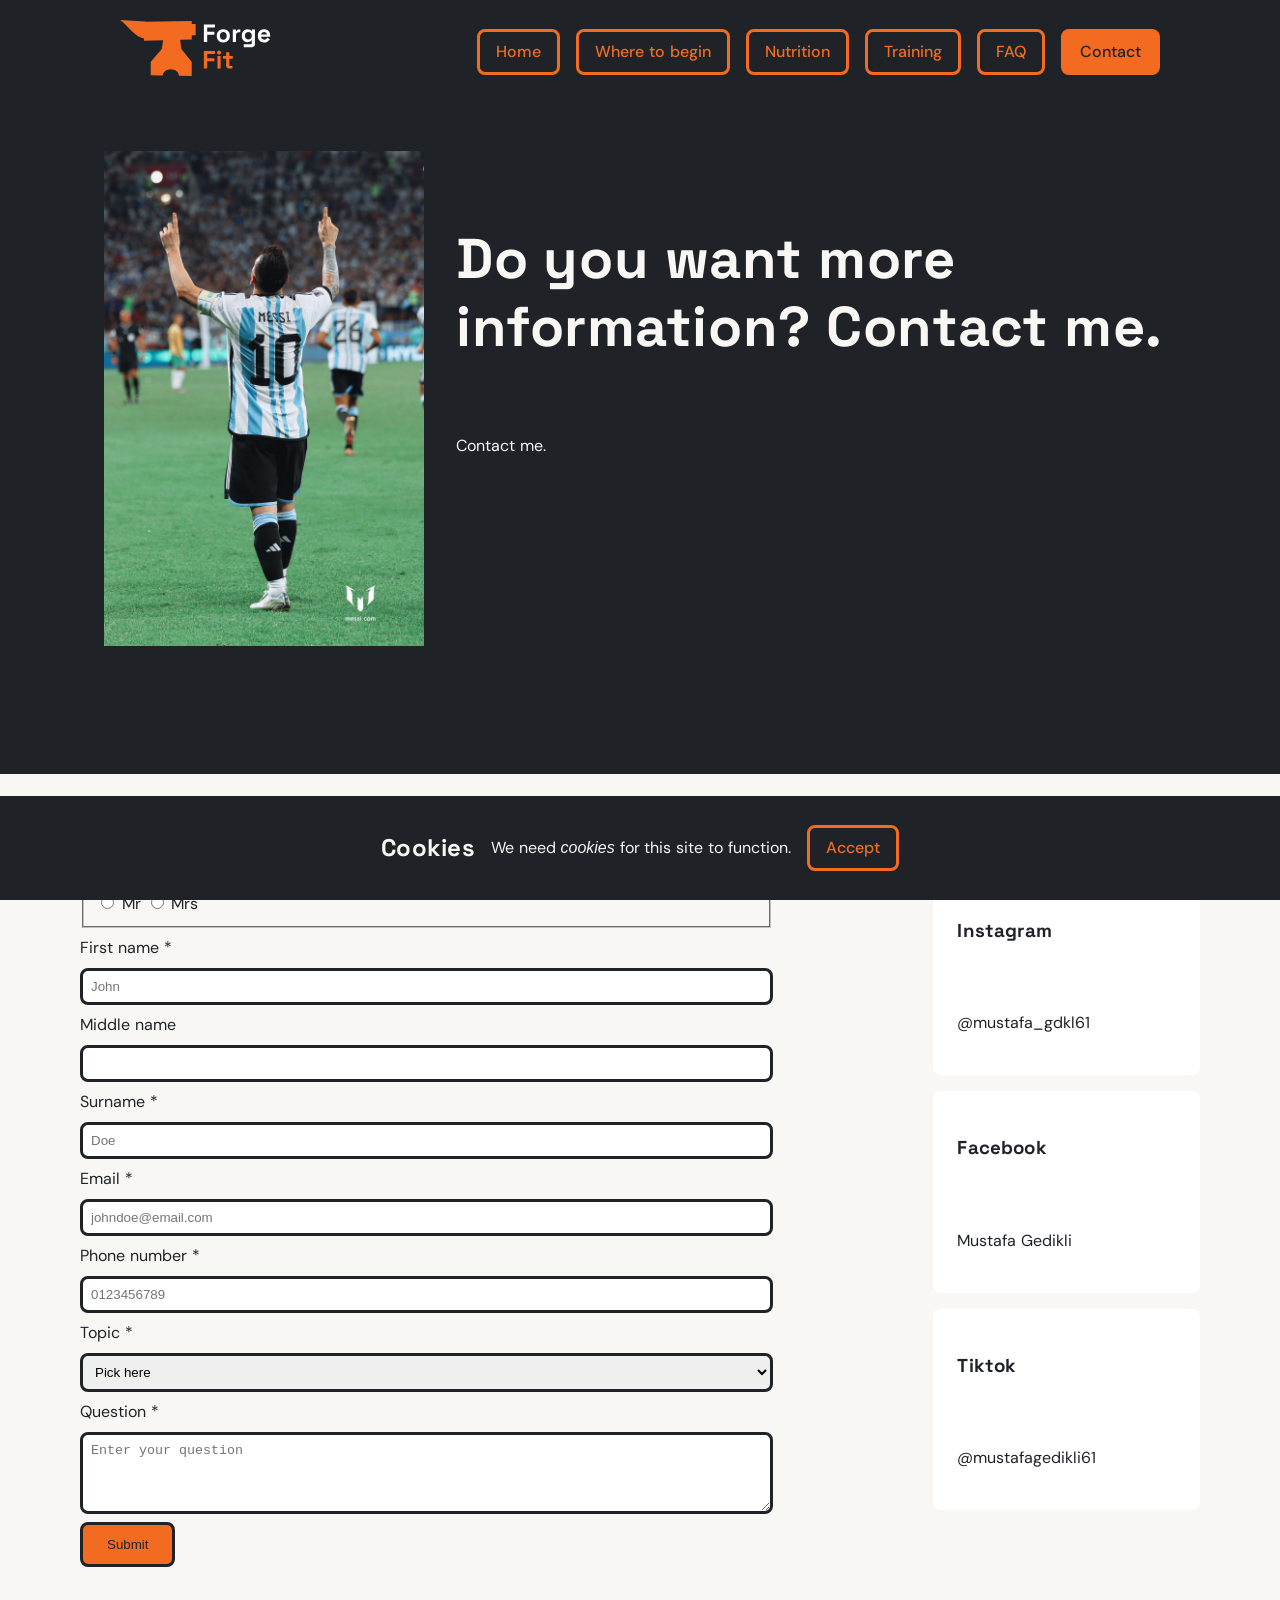
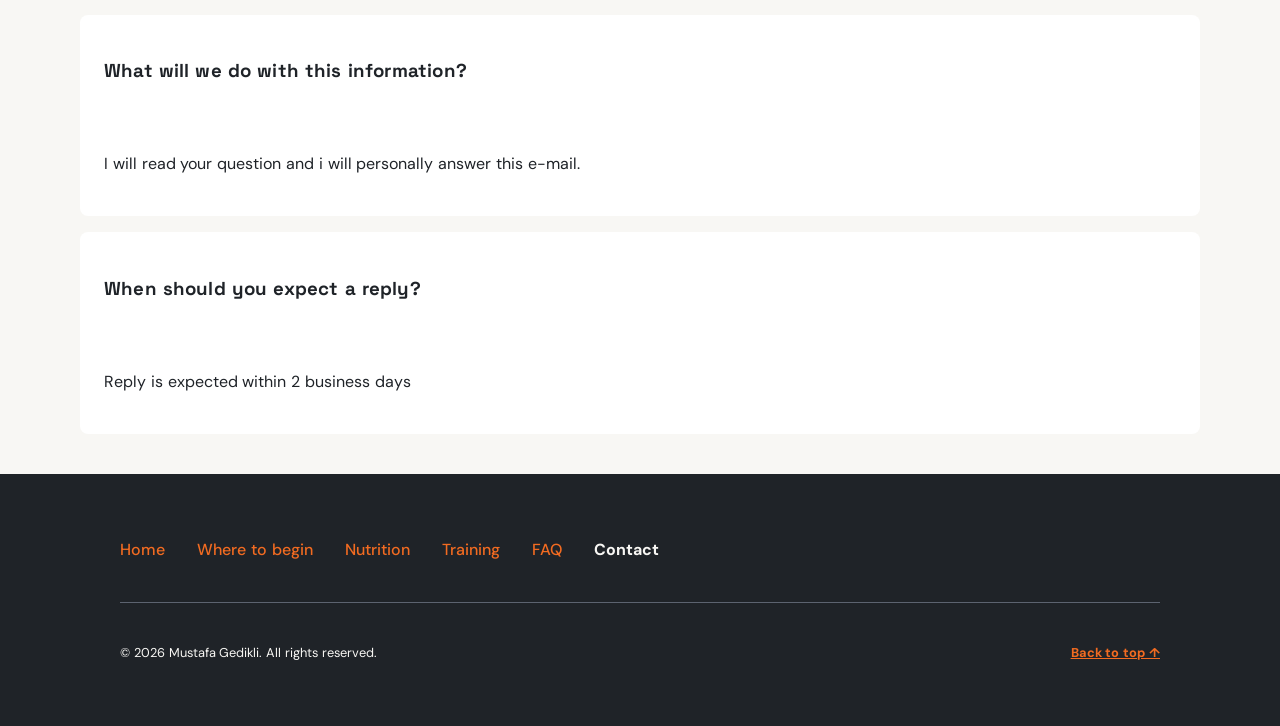
==== commit 2a7a5054: "qas dasd" ====
--- a/contact.html
+++ b/contact.html
@@ -119,5 +119,11 @@
 		<a href="#top">Back to top &uarr;</a>
 	</section>
 </footer>
+<input type="checkbox" id="cookie-toggle" class="cookie-toggle"/>
+<aside class="cookie-content">
+	<h2>Cookies</h2>
+	<p>We need <em>cookies</em> for this site to function.</p>
+	<label class="accept-button" for="cookie-toggle">Accept</label>
+</aside>
 </body>
 </html>
--- a/css/style.css
+++ b/css/style.css
@@ -9,6 +9,7 @@
 	line-height: 1.5;
 	background-color: #f8f7f4;
 	margin: 0;
+	word-spacing:0.05em;
 }
 
 header {
@@ -98,6 +99,33 @@
 	background-repeat: no-repeat;
 	background-size: cover;
 	background-position: center;
+}
+
+.cookie-toggle {
+	display:none;
+}
+.cookie-content {
+	position:fixed;
+	bottom:0;
+	left:0;
+	right:0;
+	z-index: 9999;
+	background-color: #1f2328;
+	color: #f8f7f4;
+	display: flex;
+	gap: 1rem;
+	padding:1.5rem;
+	align-items:center;
+	flex-wrap:wrap;
+	justify-content: center;
+}
+
+.cookie-content h2 {
+	margin:0;
+}
+
+.cookie-toggle:checked + .cookie-content {
+	display:none;
 }
 
 .day-picker, .faq-picker {
@@ -199,6 +227,7 @@
 
 .faq-selection p {
 	margin-top: 0.5rem;
+	text-indent:0.05rem;
 }
 
 .faq-selection[open]::details-content {
@@ -346,6 +375,31 @@
 	transition: background-color 0.15s ease-out, color 0.15s ease-out;
 }
 
+.accept-button {
+	color: #f26b21;
+	text-decoration: none;
+	border-width: 3px;
+	border-style: solid;
+	border-color: #f26b21;
+	background-color: transparent;
+	border-radius: 0.5rem;
+	padding: 0.5rem 1rem;
+	display: block;
+	font-weight: 500;
+	transition: background-color 0.15s ease-out, color 0.15s ease-out; /* this makes the button look nicer when its hovered on */
+	cursor: pointer;
+
+}
+
+.accept-button:hover {
+	background-color: #f26b21;
+	color: #ffffff;
+}
+
+.accept-button:active {
+	background-color:#c2410c;
+	color: #ffffff;
+}
 nav {
 	max-height:0;
 	overflow: hidden;
@@ -450,6 +504,7 @@
 h3,
 h4 {
 	font-family: "Space Grotesk", sans-serif;
+	letter-spacing:0.01em;
 }
 
 h1 {
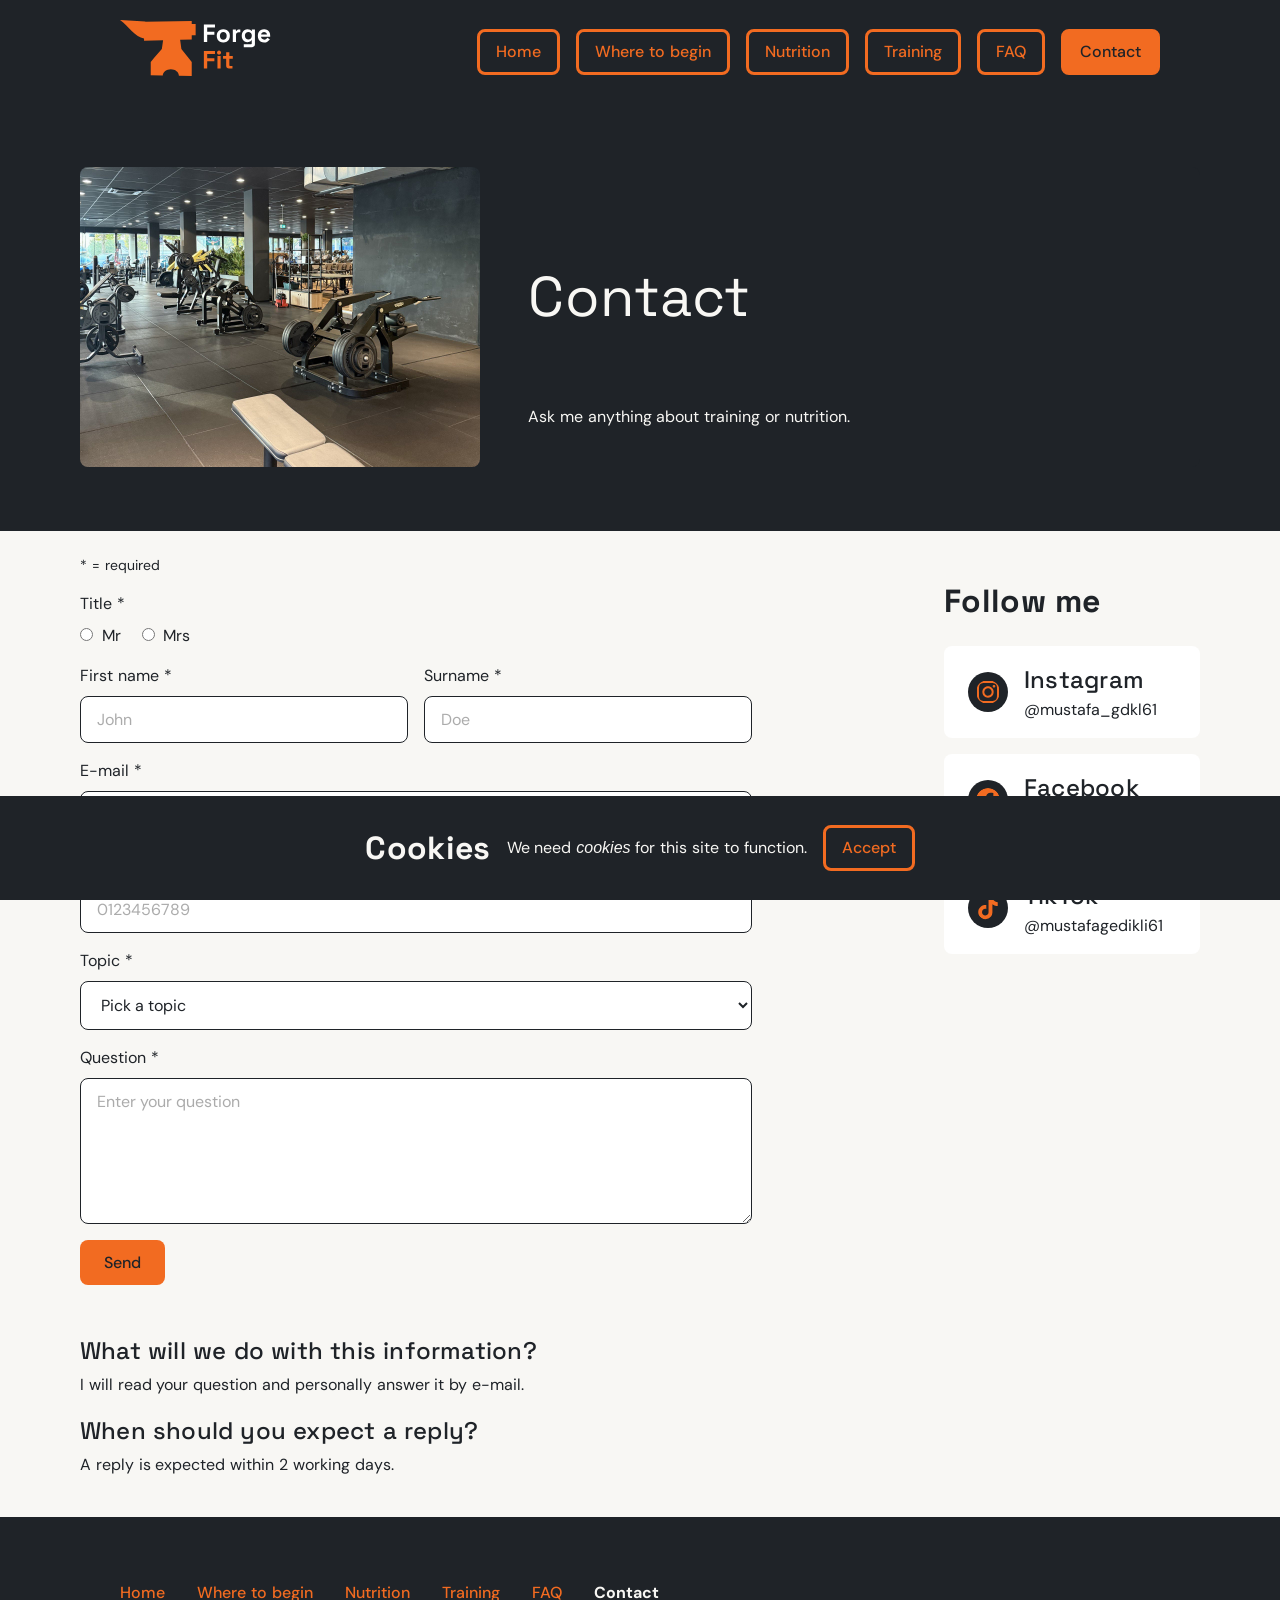
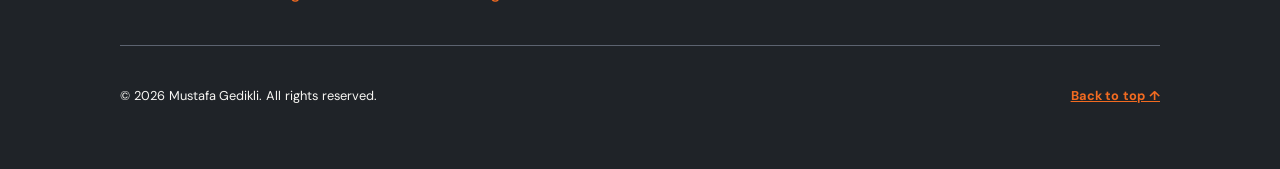
==== commit 25945261: "huge fixes + contact page overhaul" ====
--- a/contact.html
+++ b/contact.html
@@ -1,129 +1,149 @@
 <!doctype html>
 <html lang="en">
 <head>
-	<meta charset="UTF-8" />
-	<meta name="viewport" content="width=device-width, initial-scale=1.0" />
-	<link rel="stylesheet" type="text/css" href="css/style.css" />
-	<title>Contact me(placeholder)</title>
-	<link rel="icon" type="image/png" href="img/favicon.png" />
-	<meta
-			name="description"
-			content="This section will have contact info if you want to know more about me."
-	/>
-	<meta name="author" content="Mustafa Gedikli" />
-	<meta
-			name="keywords"
-			content="nutrition, training, where to begin, fitness, contact"
-	/>
+	<meta charset="UTF-8"/>
+	<meta name="viewport" content="width=device-width, initial-scale=1.0"/>
+	<link rel="stylesheet" type="text/css" href="css/style.css"/>
+	<title>Contact | ForgeFit</title>
+	<link rel="icon" type="image/png" href="img/favicon.png"/>
+	<meta name="description" content="Contact ForgeFit with your question about training or nutrition and get a personal answer by e-mail within 2 working days."/>
+	<meta name="author" content="Mustafa Gedikli"/>
+	<meta name="keywords" content="contact, question, training, nutrition, ForgeFit"/>
 </head>
 <body>
-<header id="top">
-	<a href="index.html"
-	><img src="img/logo.svg" alt="Logo" class="logo"
-	/></a>
-	<input type="checkbox" id="menu-toggle" class="menu-toggle" />
-	<label for="menu-toggle" class="menu-button" title="Open menu">
-		<img src="img/menu.svg" alt="Menu" class="menu-icon" title="OPen menu">
-		<img src="img/close.svg" alt="close" class="close-icon" title="Close menu">
-	</label>
-	<nav>
-		<ul>
-			<li><a href="index.html">Home</a></li>
-			<li><a href="where-to-begin.html">Where to begin</a></li>
-			<li><a  href="nutrition.html">Nutrition</a></li>
-			<li><a href="training.html">Training</a></li>
-			<li><a href="faq.html">FAQ</a></li>
-			<li><a class="active" href="contact.html">Contact</a></li>
-		</ul>
-	</nav>
-</header>
-<section class="hero-detailpages">
-	<article class="article-detailpages">
-		<img src="img/messi.jpeg" alt="Contact Me" class="hero-img"  />
+	<header id="top">
+		<a href="index.html"><img class="logo" src="img/logo.svg" alt="ForgeFit logo" title="ForgeFit logo"/></a>
+		<input type="checkbox" id="menu-toggle" class="menu-toggle"/>
+		<label for="menu-toggle" class="menu-button" title="Open menu">
+			<img class="menu-icon" src="img/menu.svg" alt="Menu" title="Open menu"/>
+			<img class="close-icon" src="img/close.svg" alt="Close" title="Close menu"/>
+		</label>
+		<nav>
+			<ul>
+					<li><a href="index.html">Home</a></li>
+					<li><a href="where-to-begin.html">Where to begin</a></li>
+					<li><a href="nutrition.html">Nutrition</a></li>
+					<li><a href="training.html">Training</a></li>
+					<li><a href="faq.html">FAQ</a></li>
+					<li><a class="active" href="contact.html">Contact</a></li>
+			</ul>
+		</nav>
+	</header>
+	<section class="hero-detailpages">
+		<article class="article-detailpages">
+			<img class="hero-img" src="img/contact-hero.jpg" alt="Just empty gym equipment for the upper body." title="A gym with gym equipment"/>
+			<section>
+				<h1>Contact</h1>
+				<p>Ask me anything about training or nutrition.</p>
+			</section>
+		</article>
+	</section>
+	<main class="contact">
 		<section>
-			<h1>Do you want more information? Contact me.</h1>
-			<p>
-				Contact me.
-			</p>
+			<form>
+				<p class="required-note">* = required</p>
+				<p class="error-banner">Please correct the fields below.</p>
+				<fieldset>
+					<legend>Title *</legend>
+					<input type="radio" id="mr" name="title" value="Mr" required/>
+					<label for="mr">Mr</label>
+					<input type="radio" id="mrs" name="title" value="Mrs" required/>
+					<label for="mrs">Mrs</label>
+					<span class="error">Please select your title.</span>
+				</fieldset>
+				<p class="field half">
+					<label for="fname">First name *</label>
+					<input type="text" id="fname" name="firstname" placeholder="John" required pattern="[A-Za-z\u00C0-\u00FF' \-]+"/>
+					<span class="error">The entered name is incorrect. Please make sure there are no special characters.</span>
+				</p>
+				<p class="field half">
+					<label for="lname">Surname *</label>
+					<input type="text" id="lname" name="surname" placeholder="Doe" required pattern="[A-Za-z\u00C0-\u00FF' \-]+"/>
+					<span class="error">The entered surname is incorrect. Please make sure there are no special characters.</span>
+				</p>
+				<p class="field">
+					<label for="email">E-mail *</label>
+					<input type="email" id="email" name="email" placeholder="johndoe@email.com" required pattern="[^@\s]+@[^@\s]+\.[A-Za-z]{2,}"/>
+					<span class="error">The entered e-mail is incorrect. Please make sure your e-mail is correct, like johndoe@email.com</span>
+				</p>
+				<p class="field">
+					<label for="phoneno">Phone number *</label>
+					<input type="tel" id="phoneno" name="phoneno" placeholder="0123456789" required pattern="[0-9]{10}"/>
+					<span class="error">The entered phone number is incorrect. Please make sure the number is 10 numbers long.</span>
+				</p>
+				<p class="field">
+					<label for="topic">Topic *</label>
+					<select id="topic" name="topic" required>
+						<option value="">Pick a topic</option>
+						<option>Where to begin</option>
+						<option>Nutrition</option>
+						<option>Training</option>
+						<option>Other</option>
+					</select>
+					<span class="error">Please pick a topic.</span>
+				</p>
+				<p class="field">
+					<label for="question">Question *</label>
+					<textarea id="question" name="question" rows="4" placeholder="Enter your question" required minlength="20"></textarea>
+					<span class="error">Please ask a question longer than 3 words.</span>
+				</p>
+				<input type="submit" value="Send" class="submit-button"/>
+			</form>
 		</section>
-	</article>
-	</section>
-<main class="contact">
-	<section>
-		<form>
-			<p>
-				* = Required.
-			</p>
-			<fieldset>
-			<legend>Title *</legend>
-				<input type="radio" id="mr" name="title"/>
-				<label for="mr">Mr</label>
-				<input type="radio" id="mrs" name="title"/>
-				<label for="mrs">Mrs</label>
-			</fieldset>
-			<label for="fname">First name *</label>
-				<input type="text" id="fname" name="firstname" placeholder="John"/>
-			<label for="mname">Middle name</label>
-			<input type="text" id="mname" name="middlename"/>
-			<label for="lname">Surname *</label>
-			<input type="text" id="lname" name="surname" placeholder="Doe"/>
-			<label for="email">Email *</label>
-			<input type="email" id="email" name="email" placeholder="johndoe@email.com"/>
-			<label for="phoneno">Phone number *</label>
-			<input type="tel" id="phoneno" name="phoneno" placeholder="0123456789"/>
-			<label for="topic">Topic *</label>
-			<select id="topic" name="Topic"> <option>Pick here</option><option>Where to begin</option> <option>Nutrition</option><option>Training</option> <option>Other</option></select>
-			<label for="question">Question *</label>
-			<textarea id="question" name="question" rows="4" cols="50" placeholder="Enter your question"></textarea>
-			<input type="submit" value="Submit" class="submit-button" />   
-			
-		</form>
-	</section>
-<section class="social">
-	<h2>Follow me</h2>
-	<article>
-		<h3>Instagram</h3>
-		<p>@mustafa_gdkl61</p>
-	</article>
-	<article>
-		<h3>Facebook</h3>
-		<p>Mustafa Gedikli</p>
-	</article>
-	<article>
-		<h3>Tiktok</h3>
-		<p>@mustafagedikli61</p>
-	</article>
-	</section>
-</main>
+		<section class="social">
+			<h2>Follow me</h2>
+			<article>
+				<img class="social-icon" src="img/instagram.svg" alt="Instagram logo" title="Instagram"/>
+				<section>
+					<h3>Instagram</h3>
+					<p>@mustafa_gdkl61</p>
+				</section>
+			</article>
+			<article>
+				<img class="social-icon" src="img/facebook.svg" alt="Facebook logo" title="Facebook"/>
+				<section>
+					<h3>Facebook</h3>
+					<p>Mustafa Gedikli</p>
+				</section>
+			</article>
+			<article>
+				<img class="social-icon" src="img/tiktok.svg" alt="TikTok logo" title="TikTok"/>
+				<section>
+					<h3>TikTok</h3>
+					<p>@mustafagedikli61</p>
+				</section>
+			</article>
+		</section>
+	</main>
 	<section class="what-i-do">
 		<article>
 			<h3>What will we do with this information?</h3>
-			<p>I will read your question and i will personally answer this e-mail.</p>
+			<p>I will read your question and personally answer it by e-mail.</p>
 		</article>
 		<article>
 			<h3>When should you expect a reply?</h3>
-			<p>Reply is expected within 2 business days</p>
+			<p>A reply is expected within 2 working days.</p>
 		</article>
 	</section>
-<footer>
-	<ul class="footer-links">
-		<li><a href="index.html">Home</a></li>
-		<li><a href="where-to-begin.html">Where to begin</a></li>
-		<li><a href="nutrition.html">Nutrition</a></li>
-		<li><a href="training.html">Training</a></li>
-		<li><a href="faq.html">FAQ</a></li>
-		<li><a class="current-footer" href="contact.html">Contact</a></li>
-	</ul>
-	<section class="footer-bottom">
-		<p>&copy; 2026 Mustafa Gedikli. All rights reserved.</p>
-		<a href="#top">Back to top &uarr;</a>
-	</section>
-</footer>
-<input type="checkbox" id="cookie-toggle" class="cookie-toggle"/>
-<aside class="cookie-content">
-	<h2>Cookies</h2>
-	<p>We need <em>cookies</em> for this site to function.</p>
-	<label class="accept-button" for="cookie-toggle">Accept</label>
-</aside>
+	<footer>
+		<ul class="footer-links">
+			<li><a href="index.html">Home</a></li>
+			<li><a href="where-to-begin.html">Where to begin</a></li>
+			<li><a href="nutrition.html">Nutrition</a></li>
+			<li><a href="training.html">Training</a></li>
+			<li><a href="faq.html">FAQ</a></li>
+			<li><a class="current-footer" href="contact.html">Contact</a></li>
+		</ul>
+		<section class="footer-bottom">
+			<p>&copy; 2026 Mustafa Gedikli. All rights reserved.</p>
+			<a href="#top">Back to top &uarr;</a>
+		</section>
+	</footer>
+	<input type="checkbox" id="cookie-toggle" class="cookie-toggle"/>
+	<aside class="cookie-content">
+		<h2>Cookies</h2>
+		<p>We need <em>cookies</em> for this site to function.</p>
+		<label class="accept-button" for="cookie-toggle">Accept</label>
+	</aside>
 </body>
 </html>
--- a/css/style.css
+++ b/css/style.css
@@ -244,7 +244,17 @@
 }
 
 .faq-cta {
-	text-align:center;
+	text-align: center;
+}
+
+.faq-group h2 {
+	font-size: 1.5rem;
+	font-weight: 500;
+}
+
+.faq-picker a.active {
+	background-color: #f26b21;
+	color: #1f2328;
 }
 
 .exercise-grid img {
@@ -255,9 +265,15 @@
 	border-radius: 0.5rem;
 }
 
-.exercise-grid h3 , .exercise-grid h4 { 
+.exercise-grid h3,
+.exercise-grid h4 {
 	font-size: 1rem;
-	
+	font-weight: 500;
+	margin: 0.75rem 0 0.25rem;
+}
+
+#upper-lower > h3 {
+	font-size: 1.25rem;
 }
 
 .exercise-grid > li > figure {
@@ -270,7 +286,7 @@
 	border-radius: 0.5rem;
 }
 .exercise-grid p {
-	font-size: 0.75rem;
+	font-size: 0.875rem;
 	color: #5C6370;
 	margin: 0;
 }
@@ -339,11 +355,26 @@
 
 .article-detailpages {
 	background-color: #1f2328;
+	padding: 0;
+	margin-bottom: 0;
+	align-items: center;
 }
 .hero-img {
-
+	width: 100%;
+	max-width: 25rem;
 	height: auto;
-	width: 320px;
+	aspect-ratio: 4 / 3;
+	object-fit: cover;
+	border-radius: 0.5rem;
+}
+
+.cards > article > img,
+.diet-plans > article > img {
+	border-radius: 0.5rem;
+}
+
+.diet-plans > article {
+	margin-bottom: 0;
 }
 
 .logo {
@@ -493,11 +524,25 @@
 .submit-button {
 	background-color: #f26b21;
 	color: #1f2328;
+	font-family: inherit;
+	font-size: 1rem;
+	font-weight: 500;
 	text-decoration: none;
 	padding: 0.75rem 1.5rem;
 	display: inline-block;
-	border-radius: 0.5rem;
-	align-self: flex-start;
+	border: none;
+	border-radius: 0.5rem;
+	justify-self: start;
+	cursor: pointer;
+}
+
+.submit-button:hover {
+	background-color: #ffffff;
+}
+
+.submit-button:active {
+	background-color: #c2410c;
+	color: #ffffff;
 }
 h1,
 h2,
@@ -509,7 +554,19 @@
 
 h1 {
 	font-size: 2.5rem;
+	font-weight: 400;
 	line-height: 1.2;
+}
+
+h2 {
+	font-size: 1.75rem;
+	font-weight: 700;
+	line-height: 1.2;
+}
+
+h3 {
+	font-size: 1.25rem;
+	font-weight: 500;
 }
 
 footer {
@@ -576,23 +633,160 @@
 	
 }
 form {
+	display: grid;
+	grid-template-columns: 1fr;
+	gap: 1rem;
+}
+
+form > * {
+	grid-column: 1 / -1;
+}
+
+form > .half {
+	grid-column: auto;
+}
+
+.required-note {
+	margin: 0;
+	font-size: 0.875rem;
+}
+
+fieldset {
+	border: none;
+	margin: 0;
+	padding: 0;
+}
+
+legend {
+	padding: 0;
+	margin-bottom: 0.5rem;
+}
+
+fieldset input {
+	accent-color: #f26b21;
+	margin: 0 0.25rem 0 0;
+}
+
+fieldset label {
+	margin-right: 1rem;
+}
+
+.field {
 	display: flex;
 	flex-direction: column;
 	gap: 0.5rem;
-}
-input ,
-select, 
+	margin: 0;
+}
+input[type="text"],
+input[type="email"],
+input[type="tel"],
+select,
 textarea {
+	font-family: inherit;
+	font-size: 1rem;
+	color: #1f2328;
+	background-color: #ffffff;
+	padding: 0.75rem 1rem;
+	border: 1px solid #1f2328;
+	border-radius: 0.5rem;
+}
+
+::placeholder {
+	opacity: 0.6;
+}
+
+textarea {
+	min-height: 7.5rem;
+	resize: vertical;
+}
+
+.error {
+	display: none;
+	color: #D4351C;
+}
+
+.error-banner {
+	display: none;
+	align-items: center;
+	gap: 0.75rem;
+	margin: 0;
+	padding: 1rem;
+	color: #D4351C;
+	background-color: #ffffff;
+	border: 1px solid #D4351C;
+	border-radius: 0.5rem;
+}
+
+.error-banner::before {
+	content: "!";
+	display: flex;
+	justify-content: center;
+	align-items: center;
+	flex: 0 0 1.5rem;
+	height: 1.5rem;
+	color: #ffffff;
+	background-color: #D4351C;
+	border-radius: 50%;
+	font-weight: 700;
+}
+
+input:user-invalid,
+select:user-invalid,
+textarea:user-invalid {
+	border-color: #D4351C;
+	box-shadow: 0 0 0 1px #D4351C;
+}
+
+:user-invalid + .error,
+fieldset:has(:user-invalid) .error {
+	display: block;
+}
+
+form:has(:user-invalid) .error-banner {
+	display: flex;
+}
+
+form:has(:user-invalid) .submit-button {
+	background-color: #D9D9D9;
+	color: #5C6370;
+}
+
+.social > article {
+	display: flex;
+	flex-direction: row;
+	align-items: center;
+	gap: 1rem;
+	margin-bottom: 1rem;
+	padding: 1rem 1.5rem;
+}
+
+.social h3,
+.social p {
+	margin: 0;
+}
+
+.social-icon {
+	flex: 0 0 1.5rem;
+	width: 1.5rem;
+	height: 1.5rem;
 	padding: 0.5rem;
-	border-radius: 0.5rem;
-	border:solid #1f2328;
-}
-
-.social > article,
+	background-color: #1f2328;
+	border-radius: 50%;
+}
+
 .what-i-do > article {
-	display: flex;
-	flex-direction: column;
+	display: block;
 	margin-bottom: 1rem;
+	padding: 0;
+	background-color: transparent;
+}
+
+.what-i-do h3 {
+	margin: 0 0 0.25rem;
+}
+
+.what-i-do p {
+	margin: 0;
 }
 
 
@@ -716,7 +910,34 @@
 	.contact {
 		display: grid;
 		grid-template-columns: 2fr 1fr;
-	}
-	
-}
-
+		gap: 2rem;
+	}
+	
+	h2 {
+		font-size: 2rem;
+	}
+	h3 {
+		font-size: 1.5rem;
+	}
+	.exercise-grid h3,
+	.exercise-grid h4 {
+		font-size: 1.5rem;
+	}
+	#upper-lower > h3 {
+		font-size: 1.5rem;
+	}
+	.hero-detailpages {
+		padding-top: 4rem;
+		padding-bottom: 4rem;
+	}
+	.hero-img {
+		flex: 0 0 25rem;
+		width: 25rem;
+	}
+	.article-detailpages {
+		gap: 3rem;
+	}
+	form {
+		grid-template-columns: 1fr 1fr;
+	}
+}
